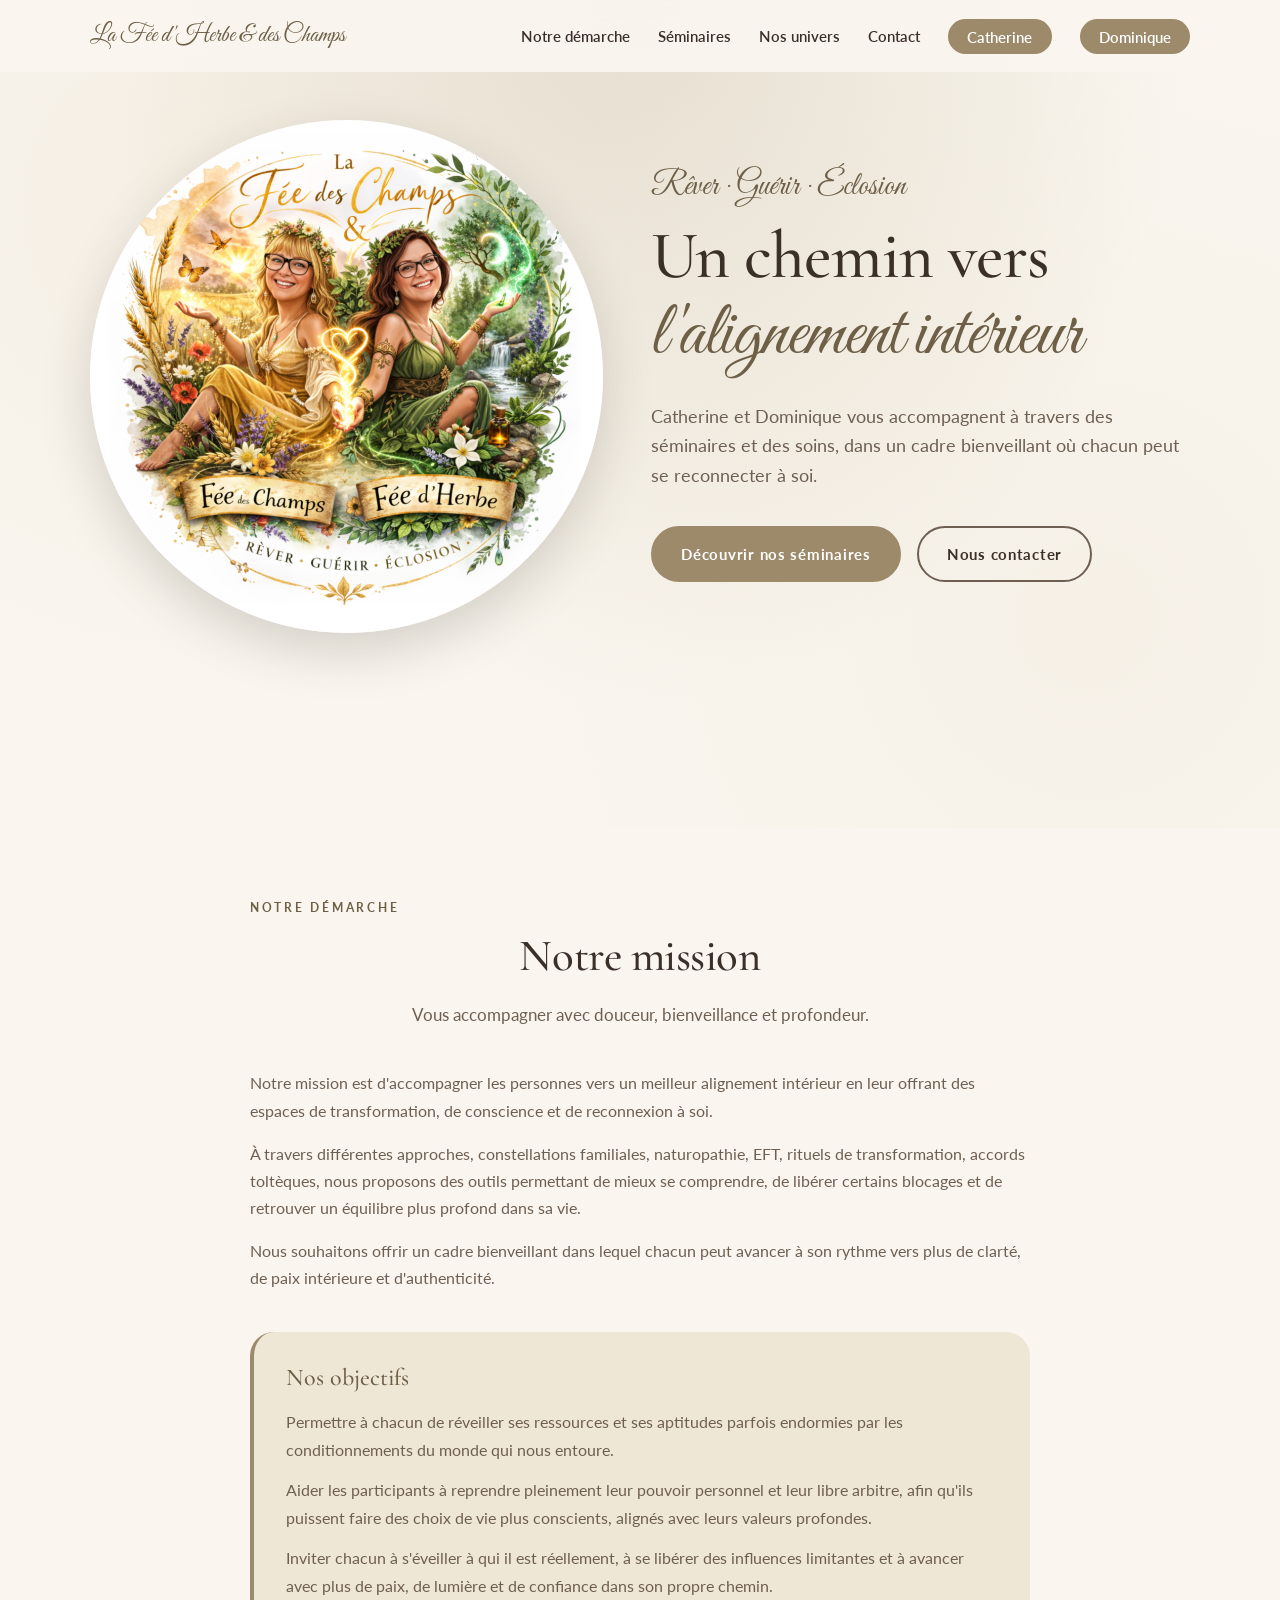
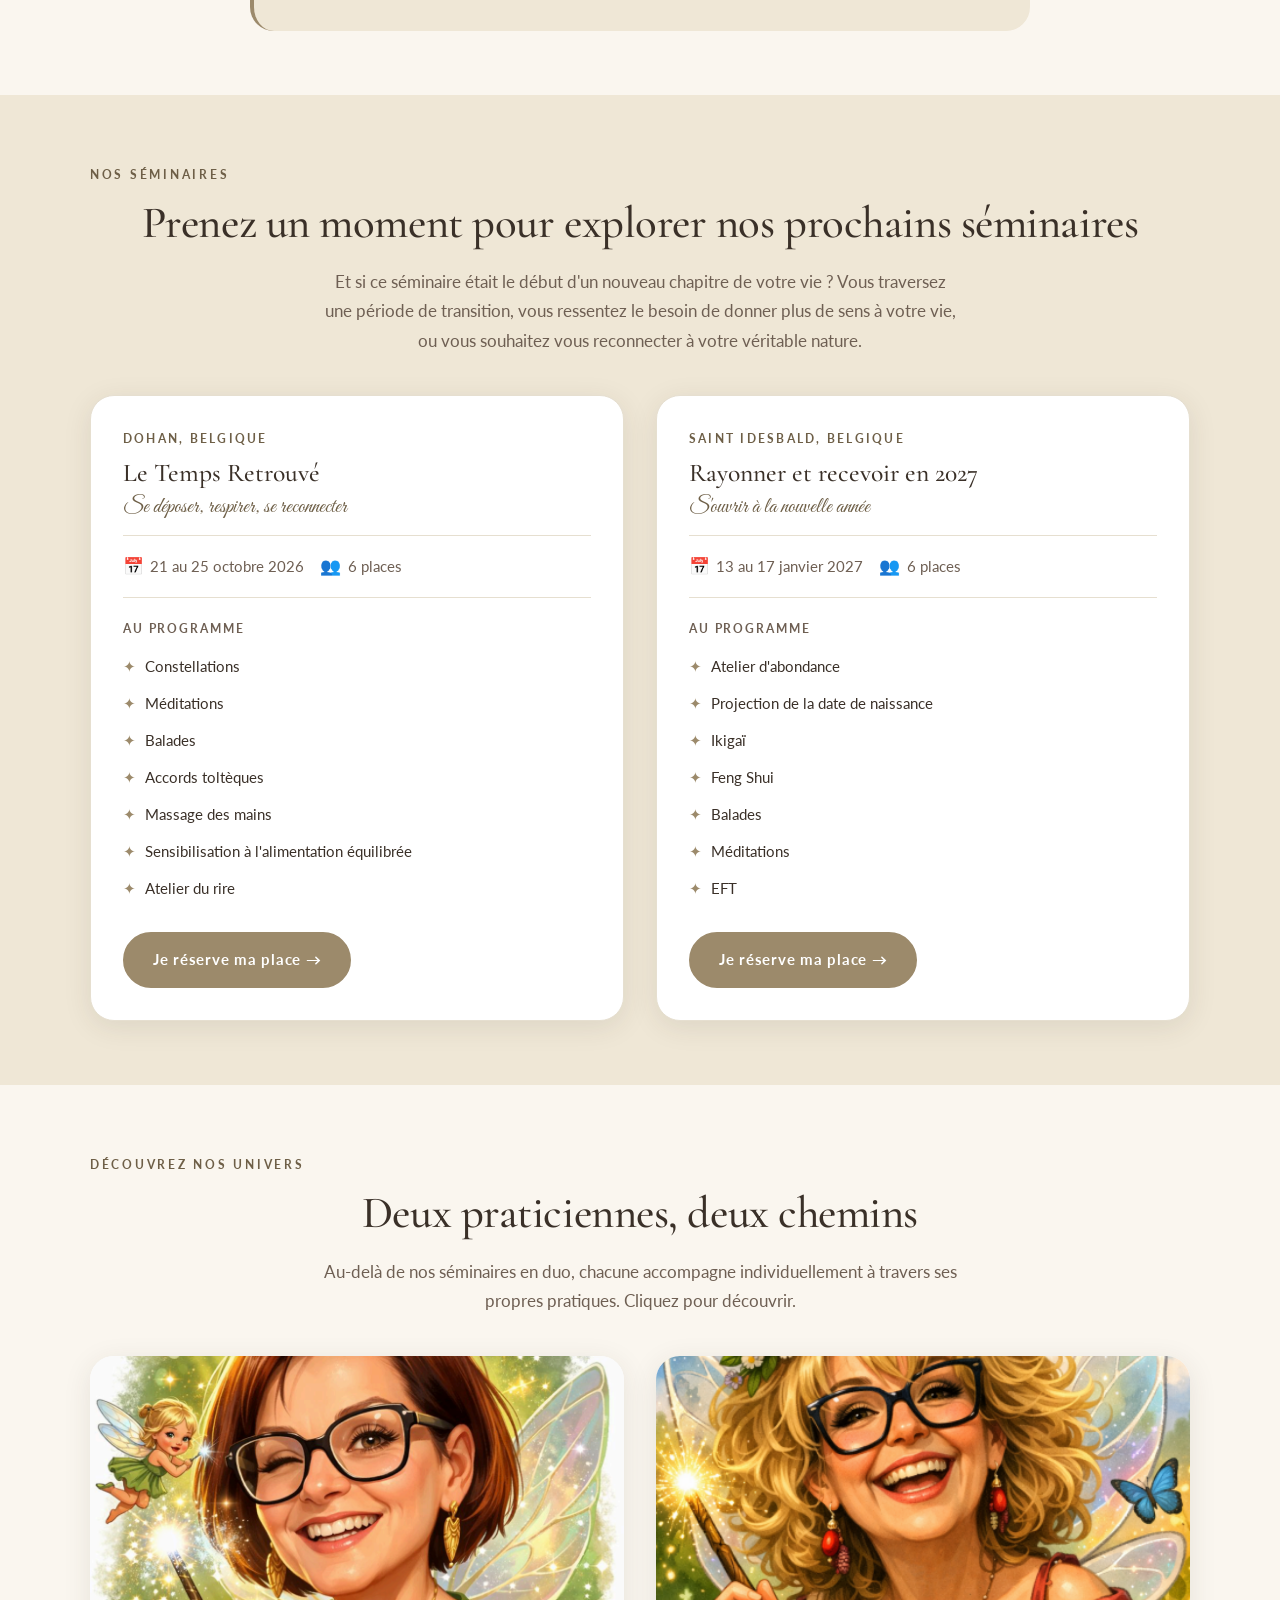
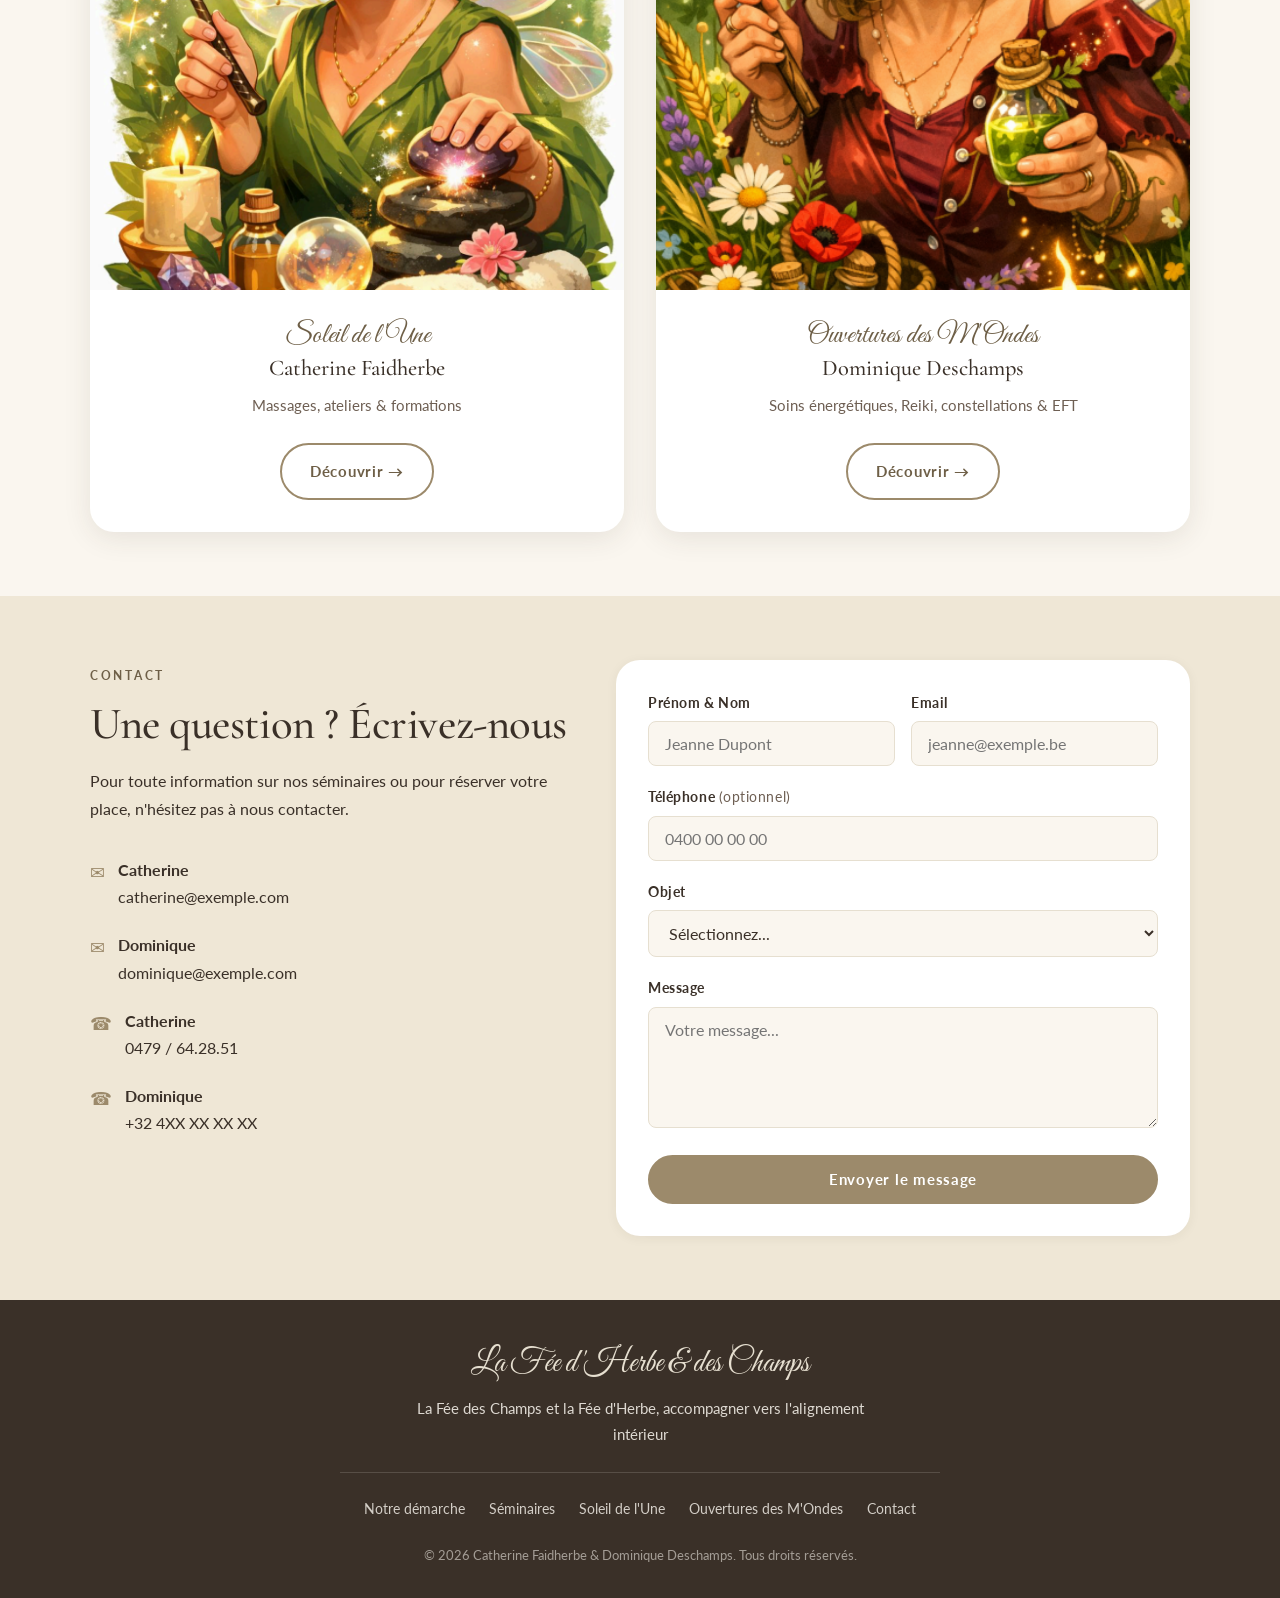
==== index.html @ 84d9fb7f "SiteCatherine : initial commit, premier jet du site vitrine Site statique 3 pages (accueil duo, Cath" ====
<!DOCTYPE html>
<html lang="fr">
<head>
  <meta charset="UTF-8" />
  <meta name="viewport" content="width=device-width, initial-scale=1.0" />
  <title>La Fée des Champs et la Fée d'Herbe, Séminaires & soins en Belgique</title>
  <meta name="description" content="Catherine Faidherbe (Soleil de l'Une) et Dominique Deschamps (Ouvertures des M'Ondes) vous accompagnent à travers des séminaires en Belgique et en Brocéliande, ainsi que des soins individuels (massages, Reiki, EFT, constellations familiales)." />
  <meta name="author" content="Catherine Faidherbe & Dominique Deschamps" />
  <meta name="robots" content="index, follow" />

  <meta property="og:type" content="website" />
  <meta property="og:title" content="La Fée des Champs et la Fée d'Herbe" />
  <meta property="og:description" content="Séminaires de transformation et soins individuels, Catherine & Dominique." />
  <meta property="og:locale" content="fr_BE" />

  <link rel="preconnect" href="https://fonts.googleapis.com" />
  <link rel="preconnect" href="https://fonts.gstatic.com" crossorigin />
  <link href="https://fonts.googleapis.com/css2?family=Cormorant+Garamond:ital,wght@0,400;0,500;0,600;1,400&family=Great+Vibes&family=Lato:wght@300;400;700&display=swap" rel="stylesheet" />
  <link rel="stylesheet" href="style.css" />
</head>
<body class="theme-duo">

  <!-- NAV -->
  <header class="nav-header">
    <nav class="nav-inner">
      <a href="index.html" class="nav-brand">
        <span>
          <span class="nav-brand-script">La Fée d'Herbe & des Champs</span>
        </span>
      </a>
      <ul class="nav-links">
        <li><a href="#presentation">Notre démarche</a></li>
        <li><a href="#seminaires">Séminaires</a></li>
        <li><a href="#duo-presentation">Nos univers</a></li>
        <li><a href="#contact">Contact</a></li>
        <li><a href="catherine.html" class="nav-btn">Catherine</a></li>
        <li><a href="dominique.html" class="nav-btn">Dominique</a></li>
      </ul>
      <button class="nav-toggle" aria-label="Menu">☰</button>
    </nav>
  </header>

  <!-- HERO -->
  <section class="hero hero-with-image" id="hero">
    <div class="hero-with-image-inner">
      <div class="hero-image-wrap fade-in">
        <img data-key="hero.image" data-attr="src" alt="La Fée des Champs et la Fée d'Herbe" class="hero-image" />
      </div>
      <div class="hero-content">
        <p class="hero-eyebrow" data-key="hero.tagline"></p>
        <h1 class="hero-title" data-key="hero.title_html" data-html></h1>
        <p class="hero-subtitle" data-key="hero.subtitle"></p>
        <div class="hero-cta">
          <a href="#seminaires" class="btn btn-primary" data-key="hero.cta_primary"></a>
          <a href="#contact" class="btn btn-ghost" data-key="hero.cta_secondary"></a>
        </div>
      </div>
    </div>
  </section>

  <!-- PRESENTATION DU DUO -->
  <section class="section" id="presentation">
    <div class="container-narrow">
      <p class="section-eyebrow center" data-key="presentation.eyebrow"></p>
      <h2 class="section-title center" data-key="presentation.title"></h2>
      <p class="section-intro center" data-key="presentation.lead"></p>

      <div data-key="presentation.paragraphs" data-list="p" class="presentation-text"></div>

      <div class="mission-block fade-in">
        <h3 data-key="presentation.objectifs_title"></h3>
        <div data-key="presentation.objectifs_paragraphs" data-list="p"></div>
      </div>
    </div>
  </section>

  <!-- SÉMINAIRES -->
  <section class="section section-alt" id="seminaires">
    <div class="container">
      <p class="section-eyebrow center" data-key="seminaires.eyebrow"></p>
      <h2 class="section-title center" data-key="seminaires.title"></h2>
      <p class="section-intro center" data-key="seminaires.intro"></p>

      <div class="seminaires-grid" id="seminaires-grid"></div>
    </div>
  </section>

  <!-- DUO PRESENTATION (cartes Catherine/Dominique) -->
  <section class="section" id="duo-presentation">
    <div class="container">
      <p class="section-eyebrow center" data-key="duo_presentation.eyebrow"></p>
      <h2 class="section-title center" data-key="duo_presentation.title"></h2>
      <p class="section-intro center" data-key="duo_presentation.intro"></p>

      <div class="duo-cards" id="duo-cards"></div>
    </div>
  </section>

  <!-- CONTACT -->
  <section class="section section-alt" id="contact">
    <div class="container contact-grid">
      <div class="contact-info">
        <p class="section-eyebrow" data-key="contact.eyebrow"></p>
        <h2 class="section-title" data-key="contact.title"></h2>
        <p data-key="contact.intro"></p>

        <ul class="contact-details" id="contact-details"></ul>
      </div>

      <div class="contact-form-wrap">
        <form method="POST" class="contact-form" id="contact-form">
          <div class="form-row">
            <div class="form-group">
              <label for="name">Prénom &amp; Nom</label>
              <input type="text" id="name" name="name" required placeholder="Jeanne Dupont" />
            </div>
            <div class="form-group">
              <label for="email">Email</label>
              <input type="email" id="email" name="email" required placeholder="jeanne@exemple.be" />
            </div>
          </div>

          <div class="form-group">
            <label for="phone">Téléphone <span class="optional">(optionnel)</span></label>
            <input type="tel" id="phone" name="phone" placeholder="0400 00 00 00" />
          </div>

          <div class="form-group">
            <label for="subject">Objet</label>
            <select id="subject" name="subject">
              <option value="">Sélectionnez...</option>
              <option value="seminaire-dohan">Séminaire Dohan (octobre 2026)</option>
              <option value="seminaire-coxyde">Séminaire Saint Idesbald (janvier 2027)</option>
              <option value="catherine">Question pour Catherine</option>
              <option value="dominique">Question pour Dominique</option>
              <option value="autre">Autre</option>
            </select>
          </div>

          <div class="form-group">
            <label for="message">Message</label>
            <textarea id="message" name="message" rows="5" required placeholder="Votre message..."></textarea>
          </div>

          <button type="submit" class="btn btn-primary btn-full">Envoyer le message</button>
        </form>
      </div>
    </div>
  </section>

  <!-- MODAL (présent pour cohérence, pas utilisé sur l'accueil) -->
  <div class="modal-overlay" id="modal-overlay">
    <div class="modal-box">
      <button class="modal-close" aria-label="Fermer">×</button>
      <div class="modal-body" id="modal-body"></div>
    </div>
  </div>

  <!-- FOOTER -->
  <footer class="footer">
    <div class="container footer-inner">
      <p class="footer-brand">La Fée d'Herbe &amp; des Champs</p>
      <p class="footer-tagline" data-key="footer.tagline"></p>
      <nav class="footer-nav">
        <a href="#presentation">Notre démarche</a>
        <a href="#seminaires">Séminaires</a>
        <a href="catherine.html">Soleil de l'Une</a>
        <a href="dominique.html">Ouvertures des M'Ondes</a>
        <a href="#contact">Contact</a>
      </nav>
      <p class="footer-copy" data-key="footer.copyright"></p>
    </div>
  </footer>

  <script>window.PAGE_KEY = 'duo';</script>
  <script src="script.js"></script>
</body>
</html>
---- style.css ----
/* =============================================
   VARIABLES, palette commune + thèmes
   ============================================= */
:root {
  /* Neutres */
  --clr-cream:        #faf6ef;
  --clr-cream-alt:    #f3ebde;
  --clr-ink:          #3a3028;
  --clr-ink-soft:     #6e5f53;
  --clr-white:        #ffffff;

  /* Accents (réécrits par thème) */
  --clr-accent:       #b89968;
  --clr-accent-dark:  #8b6f43;
  --clr-accent-soft:  #e8dcc8;
  --clr-bg:           var(--clr-cream);
  --clr-bg-alt:       var(--clr-cream-alt);

  /* Typo */
  --ff-serif:         'Cormorant Garamond', 'Playfair Display', Georgia, serif;
  --ff-script:        'Great Vibes', 'Dancing Script', cursive;
  --ff-sans:          'Lato', system-ui, -apple-system, sans-serif;

  /* Layout */
  --max-w:            1140px;
  --max-w-narrow:     820px;
  --nav-h:            72px;
  --radius:           14px;
  --radius-sm:        8px;
  --radius-lg:        24px;
  --shadow-sm:        0 2px 12px rgba(58, 48, 40, 0.06);
  --shadow:           0 6px 28px rgba(58, 48, 40, 0.10);
  --shadow-lg:        0 12px 48px rgba(58, 48, 40, 0.16);
  --transition:       all 0.25s cubic-bezier(0.4, 0, 0.2, 1);
}

/* Thème Catherine, Soleil de l'Une (beige/doré/bronze) */
body.theme-catherine {
  --clr-accent:       #b89968;
  --clr-accent-dark:  #8b6f43;
  --clr-accent-soft:  #ede1cc;
  --clr-bg:           #f5efe6;
  --clr-bg-alt:       #ebdfca;
}

/* Thème Dominique, Ouvertures des M'Ondes (vert sauge) */
body.theme-dominique {
  --clr-accent:       #7d9268;
  --clr-accent-dark:  #556d44;
  --clr-accent-soft:  #d8e0cc;
  --clr-bg:           #f1f0e7;
  --clr-bg-alt:       #e3e3d2;
}

/* Thème duo, accueil (cream + accent doux nature) */
body.theme-duo {
  --clr-accent:       #9c8a6b;
  --clr-accent-dark:  #6e5f47;
  --clr-accent-soft:  #e6dfd0;
  --clr-bg:           #faf6ef;
  --clr-bg-alt:       #efe7d6;
}

/* =============================================
   RESET & BASE
   ============================================= */
*, *::before, *::after { box-sizing: border-box; margin: 0; padding: 0; }

html { scroll-behavior: smooth; font-size: 16px; -webkit-text-size-adjust: 100%; }

body {
  font-family: var(--ff-sans);
  background: var(--clr-bg);
  color: var(--clr-ink);
  line-height: 1.7;
  font-weight: 400;
  -webkit-font-smoothing: antialiased;
  -moz-osx-font-smoothing: grayscale;
  overflow-x: hidden;
}

img, svg { display: block; max-width: 100%; height: auto; }
a { color: inherit; text-decoration: none; transition: var(--transition); }
button { font-family: inherit; cursor: pointer; border: none; background: none; }
input, textarea, select { font-family: inherit; font-size: 1rem; }

/* =============================================
   TYPOGRAPHIE
   ============================================= */
h1, h2, h3, h4 { font-family: var(--ff-serif); font-weight: 500; line-height: 1.2; color: var(--clr-ink); }

.script {
  font-family: var(--ff-script);
  font-weight: 400;
  color: var(--clr-accent-dark);
}

/* =============================================
   LAYOUT UTILITIES
   ============================================= */
.container {
  width: 100%;
  max-width: var(--max-w);
  margin: 0 auto;
  padding: 0 1.25rem;
}

.container-narrow {
  width: 100%;
  max-width: var(--max-w-narrow);
  margin: 0 auto;
  padding: 0 1.25rem;
}

.section {
  padding: 4rem 0;
  position: relative;
}

.section-alt {
  background: var(--clr-bg-alt);
}

.section-eyebrow {
  font-family: var(--ff-sans);
  font-size: 0.78rem;
  font-weight: 700;
  letter-spacing: 0.22em;
  text-transform: uppercase;
  color: var(--clr-accent-dark);
  margin-bottom: 0.75rem;
  display: inline-block;
}

.section-title {
  font-family: var(--ff-serif);
  font-size: clamp(1.8rem, 5vw, 2.8rem);
  font-weight: 500;
  color: var(--clr-ink);
  margin-bottom: 1rem;
  letter-spacing: -0.01em;
}

.section-title em {
  font-style: italic;
  color: var(--clr-accent-dark);
  font-family: var(--ff-script);
  font-size: 1.2em;
  font-weight: 400;
}

.section-intro {
  font-size: 1.05rem;
  color: var(--clr-ink-soft);
  max-width: 640px;
  margin-bottom: 2.5rem;
  line-height: 1.75;
}

.center { text-align: center; }
.center.section-intro { margin-left: auto; margin-right: auto; }

/* Animations */
.fade-in { opacity: 0; transform: translateY(20px); transition: opacity 0.7s ease, transform 0.7s ease; }
.fade-in.visible { opacity: 1; transform: translateY(0); }

/* =============================================
   BOUTONS
   ============================================= */
.btn {
  display: inline-flex;
  align-items: center;
  justify-content: center;
  gap: 0.5rem;
  padding: 0.85rem 1.75rem;
  border-radius: 50px;
  font-family: var(--ff-sans);
  font-size: 0.92rem;
  font-weight: 700;
  letter-spacing: 0.05em;
  cursor: pointer;
  border: 2px solid transparent;
  transition: var(--transition);
  text-align: center;
  white-space: nowrap;
}

.btn-primary {
  background: var(--clr-accent);
  color: var(--clr-white);
  border-color: var(--clr-accent);
}
.btn-primary:hover {
  background: var(--clr-accent-dark);
  border-color: var(--clr-accent-dark);
  transform: translateY(-2px);
  box-shadow: var(--shadow);
}

.btn-ghost {
  background: transparent;
  color: var(--clr-ink);
  border-color: var(--clr-ink-soft);
}
.btn-ghost:hover {
  background: var(--clr-ink);
  color: var(--clr-white);
  border-color: var(--clr-ink);
}

.btn-outline {
  background: transparent;
  color: var(--clr-accent-dark);
  border-color: var(--clr-accent);
}
.btn-outline:hover {
  background: var(--clr-accent);
  color: var(--clr-white);
}

.btn-large { padding: 1.05rem 2.25rem; font-size: 1rem; }
.btn-full { width: 100%; }

/* =============================================
   NAV
   ============================================= */
.nav-header {
  position: fixed;
  top: 0; left: 0; right: 0;
  height: var(--nav-h);
  background: rgba(250, 246, 239, 0.92);
  backdrop-filter: blur(12px);
  -webkit-backdrop-filter: blur(12px);
  z-index: 100;
  transition: box-shadow 0.3s ease;
}

body.theme-catherine .nav-header { background: rgba(245, 239, 230, 0.92); }
body.theme-dominique .nav-header { background: rgba(241, 240, 231, 0.92); }

.nav-inner {
  height: 100%;
  max-width: var(--max-w);
  margin: 0 auto;
  padding: 0 1.25rem;
  display: flex;
  align-items: center;
  justify-content: space-between;
  gap: 1rem;
}

.nav-brand {
  display: flex;
  align-items: center;
  gap: 0.6rem;
  font-family: var(--ff-serif);
  font-size: 1.1rem;
  font-weight: 500;
  color: var(--clr-ink);
}

.nav-brand-script {
  font-family: var(--ff-script);
  color: var(--clr-accent-dark);
  font-size: 1.5rem;
  line-height: 1;
}

.nav-brand-sub {
  font-size: 0.7rem;
  letter-spacing: 0.18em;
  text-transform: uppercase;
  color: var(--clr-ink-soft);
  display: block;
  margin-top: 2px;
}

.nav-links {
  list-style: none;
  display: flex;
  align-items: center;
  gap: 1.75rem;
}

.nav-links a {
  font-size: 0.92rem;
  font-weight: 600;
  color: var(--clr-ink);
  position: relative;
}

.nav-links a:not(.nav-btn)::after {
  content: '';
  position: absolute;
  left: 0; bottom: -4px;
  width: 0; height: 2px;
  background: var(--clr-accent);
  transition: width 0.25s ease;
}

.nav-links a:not(.nav-btn):hover::after { width: 100%; }

.nav-btn {
  background: var(--clr-accent);
  color: var(--clr-white) !important;
  padding: 0.55rem 1.2rem;
  border-radius: 50px;
  font-weight: 700;
}

.nav-btn:hover {
  background: var(--clr-accent-dark);
  transform: translateY(-1px);
}

.nav-toggle {
  display: none;
  font-size: 1.5rem;
  color: var(--clr-ink);
  padding: 0.4rem;
}

/* Burger menu mobile */
@media (max-width: 860px) {
  .nav-toggle { display: block; }
  .nav-links {
    position: absolute;
    top: var(--nav-h); left: 0; right: 0;
    background: var(--clr-bg);
    flex-direction: column;
    align-items: stretch;
    padding: 1.5rem 1.25rem;
    gap: 0;
    box-shadow: var(--shadow);
    transform: translateY(-110%);
    transition: transform 0.3s ease;
    border-top: 1px solid var(--clr-accent-soft);
  }
  .nav-links.open { transform: translateY(0); }
  .nav-links li { padding: 0.85rem 0; border-bottom: 1px solid var(--clr-accent-soft); }
  .nav-links li:last-child { border-bottom: none; }
  .nav-links a:not(.nav-btn)::after { display: none; }
  .nav-btn { display: inline-block; margin-top: 0.5rem; }
}

/* =============================================
   HERO
   ============================================= */
.hero {
  min-height: 88vh;
  padding: calc(var(--nav-h) + 3rem) 1.25rem 4rem;
  display: flex;
  flex-direction: column;
  justify-content: center;
  align-items: center;
  text-align: center;
  position: relative;
  background:
    radial-gradient(ellipse at top, var(--clr-accent-soft) 0%, transparent 60%),
    var(--clr-bg);
}

.hero::before {
  content: '';
  position: absolute;
  inset: 0;
  background-image:
    radial-gradient(circle at 15% 25%, rgba(184, 153, 104, 0.08) 0%, transparent 40%),
    radial-gradient(circle at 85% 75%, rgba(184, 153, 104, 0.06) 0%, transparent 50%);
  pointer-events: none;
}

.hero-content { max-width: 760px; position: relative; z-index: 1; }

.hero-eyebrow {
  font-family: var(--ff-script);
  font-size: clamp(1.4rem, 3vw, 2rem);
  color: var(--clr-accent-dark);
  margin-bottom: 1rem;
  line-height: 1;
}

.hero-title {
  font-family: var(--ff-serif);
  font-size: clamp(2.2rem, 6.5vw, 4.2rem);
  font-weight: 500;
  line-height: 1.1;
  color: var(--clr-ink);
  margin-bottom: 1.5rem;
  letter-spacing: -0.015em;
}

.hero-title em {
  font-family: var(--ff-script);
  font-style: normal;
  font-weight: 400;
  color: var(--clr-accent-dark);
  font-size: 1.15em;
}

.hero-subtitle {
  font-size: clamp(1.02rem, 1.4vw, 1.18rem);
  color: var(--clr-ink-soft);
  max-width: 600px;
  margin: 0 auto 2.25rem;
  line-height: 1.65;
}

.hero-cta {
  display: flex;
  gap: 1rem;
  justify-content: center;
  flex-wrap: wrap;
}

/* Variante avec image (accueil duo), la section reste pleine largeur,
   le wrapper interne porte la grille et le max-width. */
.hero-with-image {
  display: block;
  text-align: left;
  min-height: 92vh;
  padding-left: 0;
  padding-right: 0;
}

.hero-with-image-inner {
  display: grid;
  grid-template-columns: minmax(280px, 1fr) 1.05fr;
  gap: 3rem;
  align-items: center;
  max-width: var(--max-w);
  margin: 0 auto;
  width: 100%;
  padding: 0 1.25rem;
  position: relative;
  z-index: 1;
}

.hero-with-image .hero-content {
  max-width: 100%;
  margin: 0;
}

.hero-with-image .hero-subtitle { margin-left: 0; margin-right: 0; }
.hero-with-image .hero-cta { justify-content: flex-start; }

.hero-image-wrap {
  position: relative;
  display: flex;
  align-items: center;
  justify-content: center;
  z-index: 1;
}

.hero-image-wrap::before {
  content: '';
  position: absolute;
  inset: 12% 12% 12% 12%;
  background: radial-gradient(circle, var(--clr-accent-soft) 0%, transparent 70%);
  filter: blur(20px);
  z-index: -1;
}

.hero-image {
  width: 100%;
  max-width: 520px;
  aspect-ratio: 1 / 1;
  object-fit: cover;
  border-radius: 50%;
  box-shadow: 0 20px 50px rgba(58, 48, 40, 0.18);
  animation: floatGentle 6s ease-in-out infinite;
}

@keyframes floatGentle {
  0%, 100% { transform: translateY(0); }
  50% { transform: translateY(-12px); }
}

@media (max-width: 900px) {
  .hero-with-image { padding-top: calc(var(--nav-h) + 1.5rem); text-align: center; }
  .hero-with-image-inner {
    grid-template-columns: 1fr;
    gap: 1.5rem;
  }
  .hero-with-image .hero-content { text-align: center; }
  .hero-with-image .hero-subtitle { margin-left: auto; margin-right: auto; }
  .hero-with-image .hero-cta { justify-content: center; }
  .hero-image { max-width: 320px; }
}

/* =============================================
   PRESENTATION (about)
   ============================================= */
.presentation-grid {
  display: grid;
  grid-template-columns: 1fr 1.2fr;
  gap: 3rem;
  align-items: center;
}

.presentation-image-wrap {
  position: relative;
}

.presentation-image-wrap::before {
  content: '';
  position: absolute;
  inset: -16px -16px 16px 16px;
  border: 2px solid var(--clr-accent);
  border-radius: var(--radius-lg);
  z-index: 0;
}

.presentation-image {
  width: 100%;
  border-radius: var(--radius-lg);
  box-shadow: var(--shadow);
  position: relative;
  z-index: 1;
  aspect-ratio: 4/5;
  object-fit: cover;
}

.presentation-text p { margin-bottom: 1rem; color: var(--clr-ink-soft); }
.presentation-text p:last-child { margin-bottom: 0; }

.presentation-signature {
  margin-top: 1.5rem;
  padding: 1.25rem 1.5rem;
  border-left: 3px solid var(--clr-accent);
  background: var(--clr-bg-alt);
  border-radius: 0 var(--radius-sm) var(--radius-sm) 0;
  font-style: italic;
  color: var(--clr-ink);
}

@media (max-width: 760px) {
  .presentation-grid { grid-template-columns: 1fr; gap: 2rem; }
  .presentation-image-wrap::before { display: none; }
}

/* =============================================
   MISSION (accueil duo)
   ============================================= */
.mission-block {
  margin-top: 2.5rem;
  padding: 2rem;
  background: var(--clr-bg-alt);
  border-radius: var(--radius-lg);
  border-left: 4px solid var(--clr-accent);
}

.mission-block h3 {
  font-family: var(--ff-serif);
  font-size: 1.5rem;
  margin-bottom: 1rem;
  color: var(--clr-accent-dark);
}

.mission-block p { margin-bottom: 0.85rem; color: var(--clr-ink-soft); }
.mission-block p:last-child { margin-bottom: 0; }

/* =============================================
   SÉMINAIRES (cards)
   ============================================= */
.seminaires-grid {
  display: grid;
  grid-template-columns: repeat(auto-fit, minmax(320px, 1fr));
  gap: 2rem;
  margin-top: 2.5rem;
}

.seminaire-card {
  background: var(--clr-white);
  border-radius: var(--radius-lg);
  padding: 2rem;
  box-shadow: var(--shadow);
  display: flex;
  flex-direction: column;
  transition: var(--transition);
  border: 1px solid var(--clr-accent-soft);
}

.seminaire-card:hover {
  transform: translateY(-4px);
  box-shadow: var(--shadow-lg);
}

.seminaire-card-lieu {
  font-family: var(--ff-sans);
  font-size: 0.78rem;
  font-weight: 700;
  letter-spacing: 0.18em;
  text-transform: uppercase;
  color: var(--clr-accent-dark);
  margin-bottom: 0.5rem;
}

.seminaire-card h3 {
  font-family: var(--ff-serif);
  font-size: 1.6rem;
  font-weight: 500;
  color: var(--clr-ink);
  margin-bottom: 0.4rem;
  line-height: 1.25;
}

.seminaire-card-soustitre {
  font-family: var(--ff-script);
  font-size: 1.35rem;
  color: var(--clr-accent-dark);
  margin-bottom: 1rem;
  line-height: 1.1;
}

.seminaire-meta {
  display: flex;
  flex-wrap: wrap;
  gap: 1rem;
  padding: 1rem 0;
  border-top: 1px solid var(--clr-accent-soft);
  border-bottom: 1px solid var(--clr-accent-soft);
  margin-bottom: 1.25rem;
  font-size: 0.92rem;
  color: var(--clr-ink-soft);
}

.seminaire-meta-item { display: flex; align-items: center; gap: 0.4rem; }
.seminaire-meta-icon { color: var(--clr-accent); font-size: 1.05rem; }

.seminaire-programme-title {
  font-size: 0.78rem;
  font-weight: 700;
  letter-spacing: 0.15em;
  text-transform: uppercase;
  color: var(--clr-ink-soft);
  margin-bottom: 0.6rem;
}

.seminaire-programme {
  list-style: none;
  margin-bottom: 1.5rem;
  flex: 1;
}

.seminaire-programme li {
  padding: 0.35rem 0 0.35rem 1.4rem;
  position: relative;
  color: var(--clr-ink);
  font-size: 0.95rem;
}

.seminaire-programme li::before {
  content: '✦';
  position: absolute;
  left: 0;
  color: var(--clr-accent);
}

.seminaire-card .btn { align-self: flex-start; margin-top: auto; }

/* =============================================
   DUO PRESENTATION (cartes Catherine/Dominique)
   ============================================= */
.duo-cards {
  display: grid;
  grid-template-columns: repeat(auto-fit, minmax(300px, 1fr));
  gap: 2rem;
  margin-top: 2.5rem;
}

.duo-card {
  background: var(--clr-white);
  border-radius: var(--radius-lg);
  overflow: hidden;
  box-shadow: var(--shadow);
  transition: var(--transition);
  text-align: center;
  display: flex;
  flex-direction: column;
}

.duo-card:hover {
  transform: translateY(-6px);
  box-shadow: var(--shadow-lg);
}

.duo-card-image-wrap {
  width: 100%;
  aspect-ratio: 1/1;
  overflow: hidden;
  background: var(--clr-bg-alt);
}

.duo-card-image {
  width: 100%;
  height: 100%;
  object-fit: cover;
  transition: transform 0.5s ease;
}

.duo-card:hover .duo-card-image { transform: scale(1.05); }

.duo-card-body { padding: 2rem 1.5rem; flex: 1; display: flex; flex-direction: column; }

.duo-card-marque {
  font-family: var(--ff-script);
  font-size: 1.8rem;
  color: var(--clr-accent-dark);
  margin-bottom: 0.25rem;
  line-height: 1;
}

.duo-card-nom {
  font-family: var(--ff-serif);
  font-size: 1.4rem;
  color: var(--clr-ink);
  margin-bottom: 0.75rem;
}

.duo-card-tagline {
  color: var(--clr-ink-soft);
  font-size: 0.95rem;
  margin-bottom: 1.5rem;
  flex: 1;
}

.duo-card .btn { align-self: center; }

/* =============================================
   PRESTATIONS (massages, soins, ateliers, formations)
   ============================================= */
.prestations-grid {
  display: grid;
  grid-template-columns: repeat(auto-fill, minmax(280px, 1fr));
  gap: 1.75rem;
  margin-top: 2.5rem;
}

.prestation-card {
  background: var(--clr-white);
  border-radius: var(--radius-lg);
  overflow: hidden;
  box-shadow: var(--shadow-sm);
  transition: var(--transition);
  display: flex;
  flex-direction: column;
  cursor: pointer;
  border: 1px solid transparent;
}

.prestation-card:hover {
  transform: translateY(-4px);
  box-shadow: var(--shadow);
  border-color: var(--clr-accent-soft);
}

.prestation-card-image {
  width: 100%;
  aspect-ratio: 5/4;
  object-fit: cover;
  background: var(--clr-bg-alt);
}

.prestation-card-body {
  padding: 1.4rem 1.4rem 1.6rem;
  display: flex;
  flex-direction: column;
  flex: 1;
}

.prestation-card-header {
  display: flex;
  justify-content: space-between;
  align-items: flex-start;
  gap: 1rem;
  margin-bottom: 0.6rem;
}

.prestation-card h3 {
  font-family: var(--ff-serif);
  font-size: 1.25rem;
  font-weight: 500;
  color: var(--clr-ink);
  line-height: 1.25;
}

.prestation-card-tarif {
  background: var(--clr-accent-soft);
  color: var(--clr-accent-dark);
  padding: 0.35rem 0.85rem;
  border-radius: 50px;
  font-size: 0.88rem;
  font-weight: 700;
  white-space: nowrap;
  flex-shrink: 0;
}

.prestation-card-sous-titre {
  font-family: var(--ff-script);
  font-size: 1.15rem;
  color: var(--clr-accent-dark);
  margin-bottom: 0.6rem;
  line-height: 1.1;
}

.prestation-card-duree {
  font-size: 0.82rem;
  letter-spacing: 0.12em;
  text-transform: uppercase;
  color: var(--clr-ink-soft);
  margin-bottom: 0.85rem;
  font-weight: 600;
}

.prestation-card-desc {
  color: var(--clr-ink-soft);
  font-size: 0.95rem;
  line-height: 1.6;
  margin-bottom: 1.25rem;
  flex: 1;
}

.prestation-card-more {
  font-size: 0.85rem;
  font-weight: 700;
  letter-spacing: 0.08em;
  color: var(--clr-accent-dark);
  text-transform: uppercase;
  display: inline-flex;
  align-items: center;
  gap: 0.35rem;
  margin-top: auto;
  align-self: flex-start;
}

/* Cards atelier (vignette texte au lieu d'image) */
.prestation-card.is-atelier .prestation-card-image {
  display: flex;
  align-items: center;
  justify-content: center;
  font-family: var(--ff-script);
  color: var(--clr-accent-dark);
  font-size: 2.4rem;
  background: linear-gradient(135deg, var(--clr-accent-soft), var(--clr-bg-alt));
  text-align: center;
  padding: 2rem;
}

/* Formations, grille un peu plus dense */
.formations-grid {
  display: grid;
  grid-template-columns: repeat(auto-fill, minmax(240px, 1fr));
  gap: 1.5rem;
  margin-top: 2.5rem;
}

.formation-card {
  background: var(--clr-white);
  border-radius: var(--radius-lg);
  overflow: hidden;
  box-shadow: var(--shadow-sm);
  transition: var(--transition);
  display: flex;
  flex-direction: column;
  border: 1px solid transparent;
}

.formation-card:hover {
  transform: translateY(-3px);
  box-shadow: var(--shadow);
  border-color: var(--clr-accent-soft);
}

.formation-card-image {
  width: 100%;
  aspect-ratio: 1/1;
  object-fit: cover;
  background: var(--clr-bg-alt);
}

.formation-card-body { padding: 1.1rem 1.2rem 1.4rem; }

.formation-card h3 {
  font-family: var(--ff-serif);
  font-size: 1.1rem;
  font-weight: 500;
  margin-bottom: 0.5rem;
}

.formation-card-meta {
  display: flex;
  justify-content: space-between;
  align-items: center;
  gap: 0.5rem;
  font-size: 0.85rem;
  color: var(--clr-ink-soft);
}

.formation-card-tarif {
  background: var(--clr-accent-soft);
  color: var(--clr-accent-dark);
  padding: 0.3rem 0.7rem;
  border-radius: 50px;
  font-weight: 700;
  font-size: 0.82rem;
}

.formation-card-extras {
  font-size: 0.78rem;
  color: var(--clr-ink-soft);
  font-style: italic;
  margin-top: 0.5rem;
}

.formations-disclaimer {
  margin-top: 2rem;
  padding: 1.25rem;
  background: var(--clr-bg-alt);
  border-radius: var(--radius);
  font-size: 0.92rem;
  color: var(--clr-ink-soft);
  text-align: center;
  border: 1px dashed var(--clr-accent);
}

/* =============================================
   RDV (Calendly CTA)
   ============================================= */
.rdv-box {
  background: var(--clr-white);
  border-radius: var(--radius-lg);
  padding: 3rem 2rem;
  text-align: center;
  box-shadow: var(--shadow);
  max-width: 640px;
  margin: 2rem auto 0;
  border-top: 4px solid var(--clr-accent);
}

.rdv-note {
  margin-top: 1rem;
  color: var(--clr-ink-soft);
  font-size: 0.9rem;
}

/* =============================================
   CONTACT
   ============================================= */
.contact-grid {
  display: grid;
  grid-template-columns: 1fr 1.2fr;
  gap: 3rem;
  align-items: start;
}

@media (max-width: 760px) {
  .contact-grid { grid-template-columns: 1fr; gap: 2rem; }
}

.contact-details {
  list-style: none;
  margin-top: 1.5rem;
}

.contact-details li {
  padding: 0.65rem 0;
  display: flex;
  gap: 0.8rem;
  align-items: flex-start;
  color: var(--clr-ink);
}

.contact-icon {
  color: var(--clr-accent);
  font-size: 1.1rem;
  margin-top: 2px;
  flex-shrink: 0;
}

.contact-details a:hover { color: var(--clr-accent-dark); }

.contact-form {
  background: var(--clr-white);
  border-radius: var(--radius-lg);
  padding: 2rem;
  box-shadow: var(--shadow-sm);
}

.form-row {
  display: grid;
  grid-template-columns: 1fr 1fr;
  gap: 1rem;
}

@media (max-width: 560px) {
  .form-row { grid-template-columns: 1fr; }
}

.form-group { margin-bottom: 1.25rem; }

.form-group label {
  display: block;
  font-size: 0.85rem;
  font-weight: 700;
  color: var(--clr-ink);
  margin-bottom: 0.4rem;
  letter-spacing: 0.04em;
}

.form-group .optional { color: var(--clr-ink-soft); font-weight: 400; }

.form-group input,
.form-group textarea,
.form-group select {
  width: 100%;
  padding: 0.75rem 1rem;
  border: 1.5px solid var(--clr-accent-soft);
  border-radius: var(--radius-sm);
  background: var(--clr-bg);
  color: var(--clr-ink);
  transition: border-color 0.2s ease;
}

.form-group input:focus,
.form-group textarea:focus,
.form-group select:focus {
  outline: none;
  border-color: var(--clr-accent);
}

.form-group textarea { resize: vertical; min-height: 120px; }

/* =============================================
   MODAL
   ============================================= */
.modal-overlay {
  position: fixed;
  inset: 0;
  background: rgba(58, 48, 40, 0.7);
  backdrop-filter: blur(6px);
  display: none;
  align-items: center;
  justify-content: center;
  padding: 1rem;
  z-index: 200;
  animation: fadeIn 0.2s ease;
}

.modal-overlay.open { display: flex; }

@keyframes fadeIn { from { opacity: 0; } to { opacity: 1; } }

.modal-box {
  background: var(--clr-bg);
  border-radius: var(--radius-lg);
  max-width: 720px;
  width: 100%;
  max-height: 90vh;
  overflow-y: auto;
  position: relative;
  box-shadow: var(--shadow-lg);
  animation: slideUp 0.3s ease;
}

@keyframes slideUp { from { transform: translateY(20px); opacity: 0; } to { transform: translateY(0); opacity: 1; } }

.modal-close {
  position: absolute;
  top: 1rem;
  right: 1rem;
  width: 36px;
  height: 36px;
  border-radius: 50%;
  background: var(--clr-white);
  color: var(--clr-ink);
  font-size: 1.4rem;
  display: flex;
  align-items: center;
  justify-content: center;
  z-index: 1;
  box-shadow: var(--shadow-sm);
  transition: var(--transition);
}

.modal-close:hover { background: var(--clr-accent); color: var(--clr-white); transform: rotate(90deg); }

.modal-body { padding: 2.5rem 2rem 2rem; }

.modal-image {
  width: 100%;
  border-radius: var(--radius);
  margin-bottom: 1.5rem;
  box-shadow: var(--shadow-sm);
}

.modal-body h2 {
  font-family: var(--ff-serif);
  font-size: 1.8rem;
  margin-bottom: 0.4rem;
}

.modal-body .modal-subtitle {
  font-family: var(--ff-script);
  font-size: 1.4rem;
  color: var(--clr-accent-dark);
  margin-bottom: 1rem;
  line-height: 1.1;
}

.modal-body .modal-meta {
  display: flex;
  gap: 1rem;
  flex-wrap: wrap;
  margin-bottom: 1.5rem;
}

.modal-meta-pill {
  background: var(--clr-accent-soft);
  color: var(--clr-accent-dark);
  padding: 0.4rem 0.95rem;
  border-radius: 50px;
  font-size: 0.85rem;
  font-weight: 700;
}

.modal-body p { color: var(--clr-ink); margin-bottom: 1rem; line-height: 1.7; }

.modal-body .modal-indications {
  background: var(--clr-bg-alt);
  border-radius: var(--radius);
  padding: 1rem 1.25rem;
  margin: 1rem 0 1.5rem;
}

.modal-body .modal-indications-title {
  font-size: 0.78rem;
  font-weight: 700;
  letter-spacing: 0.12em;
  text-transform: uppercase;
  color: var(--clr-accent-dark);
  margin-bottom: 0.5rem;
}

.modal-body .modal-indications ul { list-style: none; }

.modal-body .modal-indications li {
  padding: 0.3rem 0 0.3rem 1.4rem;
  position: relative;
  color: var(--clr-ink);
  font-size: 0.94rem;
}

.modal-body .modal-indications li::before {
  content: '✦';
  position: absolute;
  left: 0;
  color: var(--clr-accent);
}

.modal-actions {
  display: flex;
  flex-wrap: wrap;
  gap: 0.75rem;
  margin-top: 1.5rem;
  padding-top: 1.25rem;
  border-top: 1px solid var(--clr-accent-soft);
}

/* =============================================
   FOOTER
   ============================================= */
.footer {
  background: var(--clr-ink);
  color: var(--clr-cream);
  padding: 3rem 0 2rem;
}

.footer-inner {
  display: flex;
  flex-direction: column;
  align-items: center;
  text-align: center;
  gap: 1rem;
}

.footer-brand {
  font-family: var(--ff-script);
  font-size: 2rem;
  color: var(--clr-accent-soft);
  line-height: 1;
}

.footer-tagline {
  font-size: 0.95rem;
  color: var(--clr-cream);
  opacity: 0.85;
  max-width: 480px;
}

.footer-nav {
  display: flex;
  gap: 1.5rem;
  flex-wrap: wrap;
  justify-content: center;
  margin-top: 0.5rem;
  padding-top: 1.5rem;
  border-top: 1px solid rgba(250, 246, 239, 0.15);
  width: 100%;
  max-width: 600px;
}

.footer-nav a {
  font-size: 0.88rem;
  color: var(--clr-cream);
  opacity: 0.8;
  transition: opacity 0.2s ease;
}

.footer-nav a:hover { opacity: 1; color: var(--clr-accent-soft); }

.footer-copy {
  font-size: 0.8rem;
  color: var(--clr-cream);
  opacity: 0.55;
  margin-top: 0.5rem;
}

/* =============================================
   RESPONSIVE, petits écrans
   ============================================= */
@media (max-width: 560px) {
  .section { padding: 3rem 0; }
  .hero { min-height: 80vh; padding-top: calc(var(--nav-h) + 2rem); }
  .modal-body { padding: 2rem 1.25rem 1.5rem; }
  .rdv-box { padding: 2rem 1.25rem; }
  .contact-form { padding: 1.5rem; }
  .seminaire-card { padding: 1.5rem; }
}
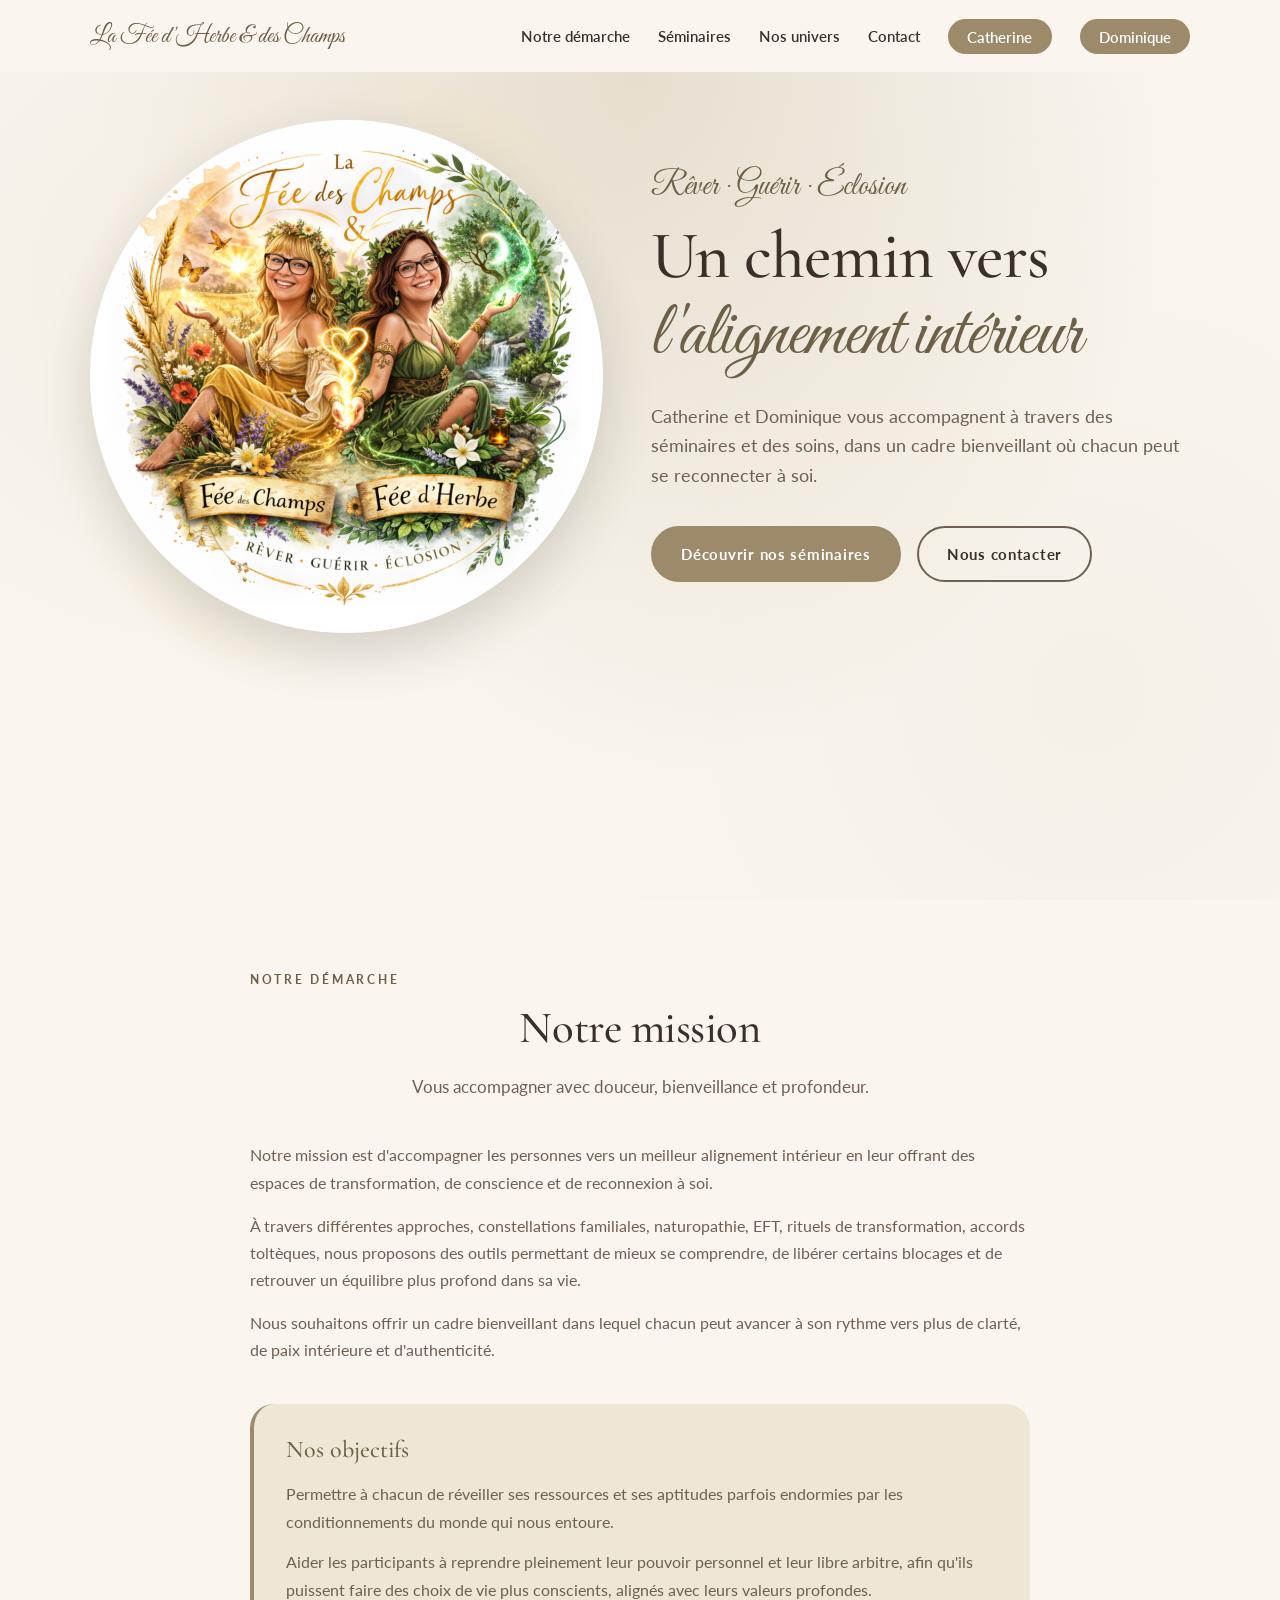
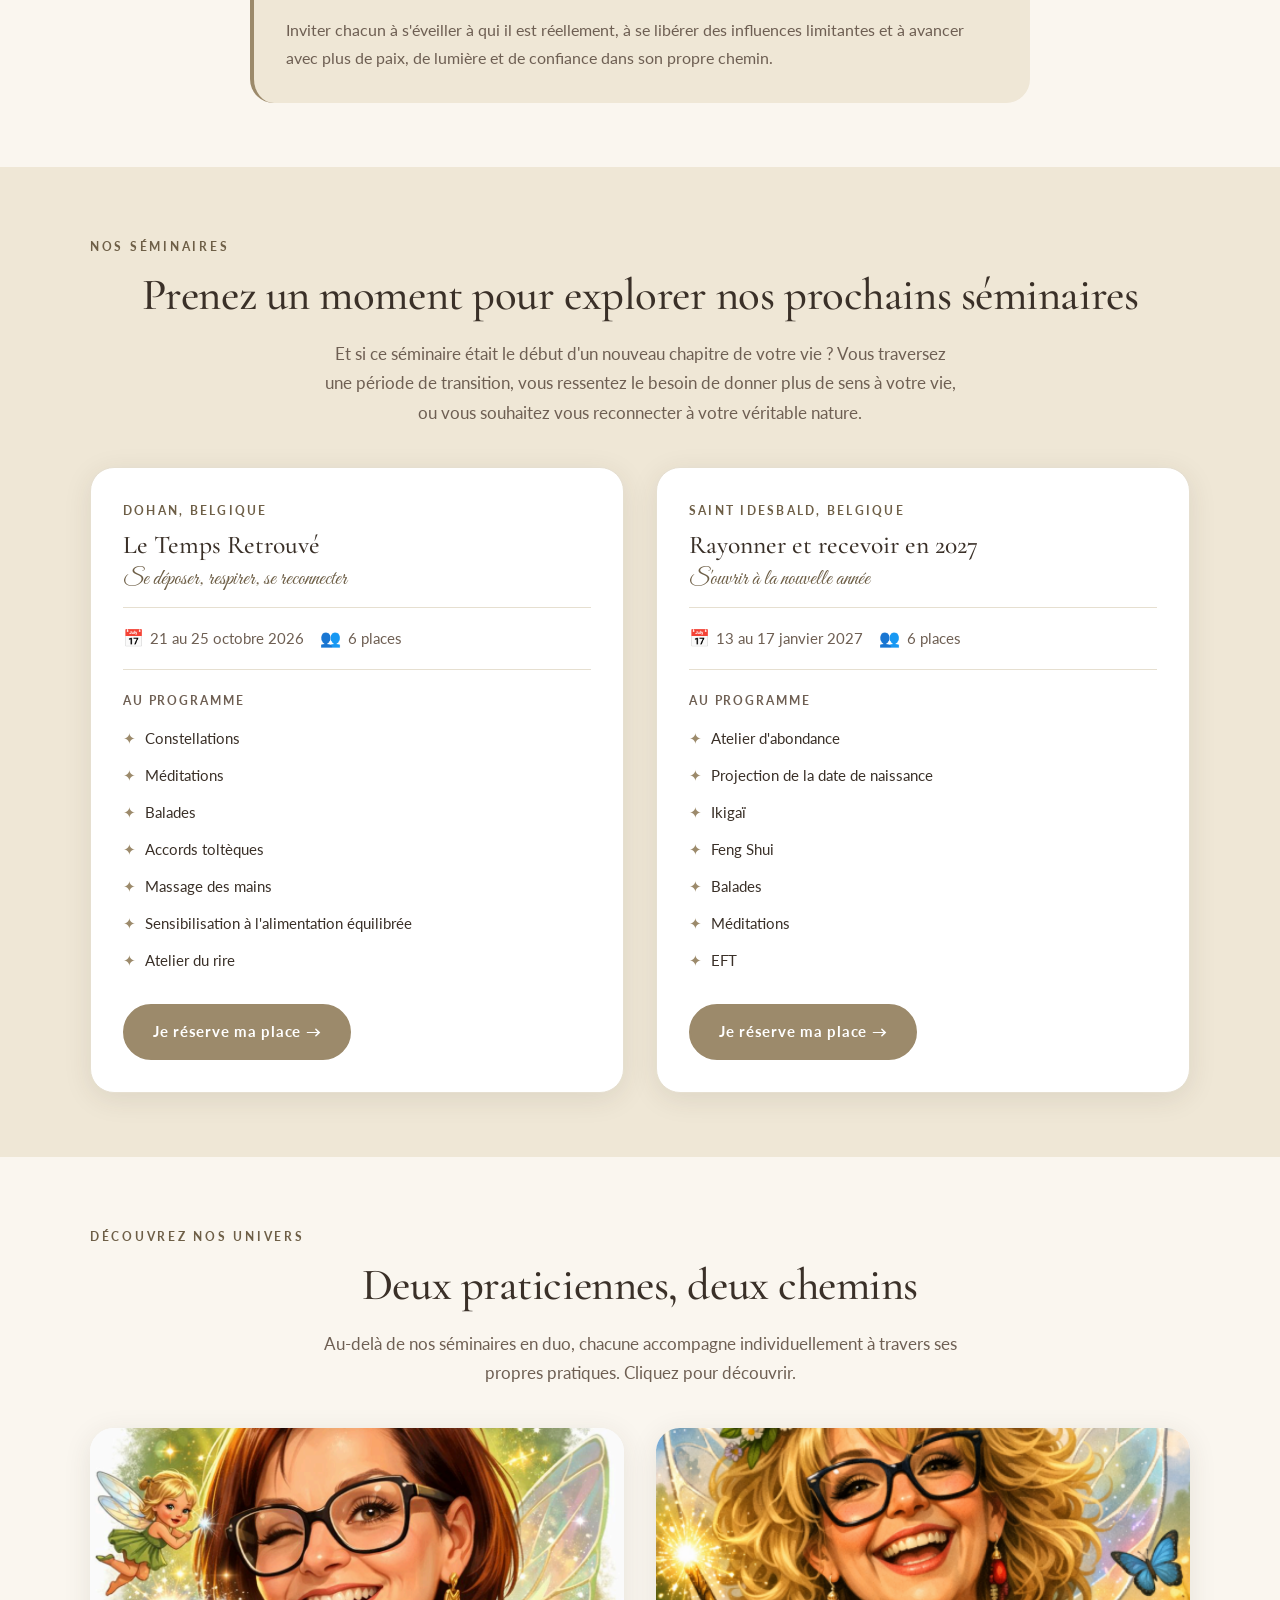
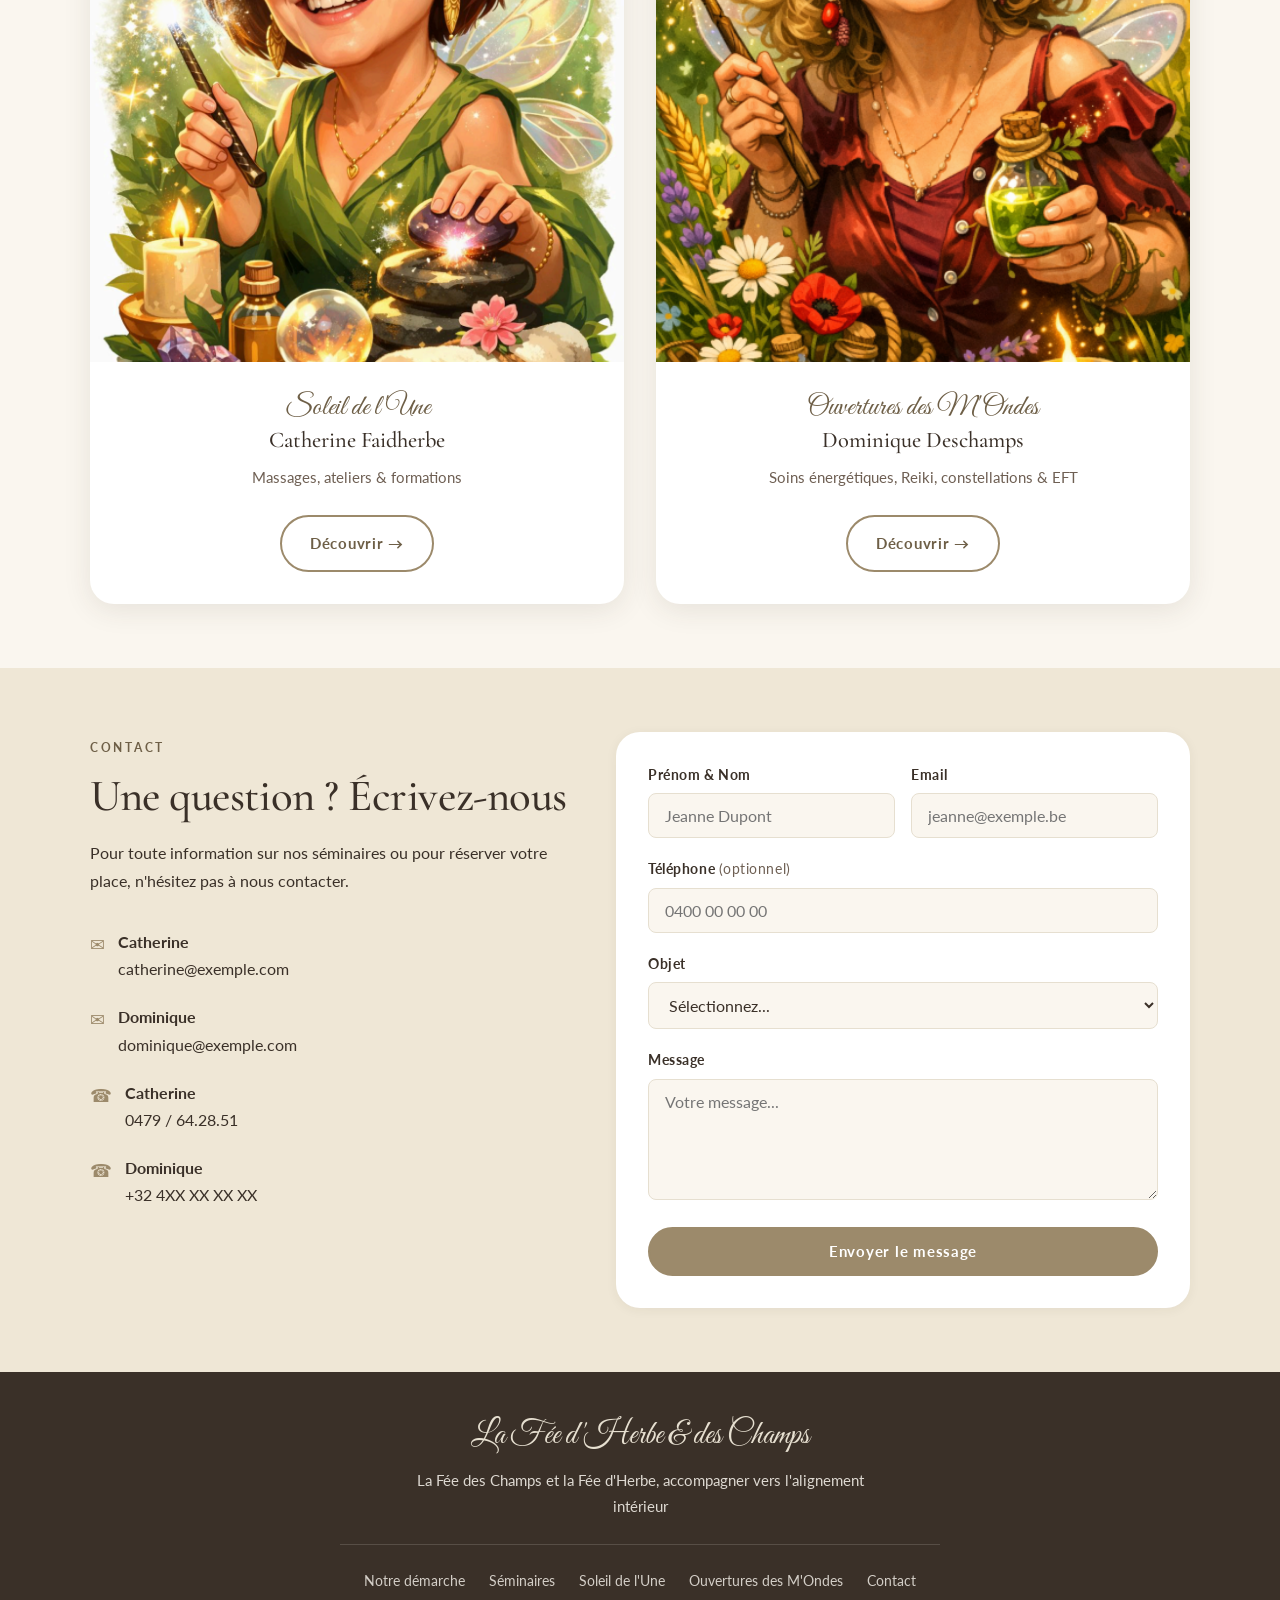
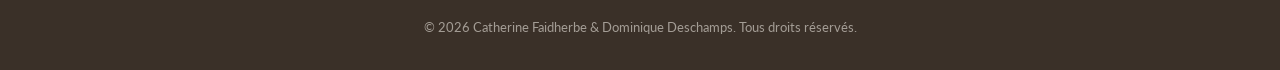
==== commit 18db2aba: "SiteCatherine : effets magiques autour du médaillon hero (lucioles, sparkles, aura qui respire, rayo" ====
--- a/index.html
+++ b/index.html
@@ -45,6 +45,22 @@
     <div class="hero-with-image-inner">
       <div class="hero-image-wrap fade-in">
         <img data-key="hero.image" data-attr="src" alt="La Fée des Champs et la Fée d'Herbe" class="hero-image" />
+        <div class="hero-magic" aria-hidden="true">
+          <span class="firefly"></span>
+          <span class="firefly"></span>
+          <span class="firefly"></span>
+          <span class="firefly"></span>
+          <span class="firefly"></span>
+          <span class="firefly"></span>
+          <span class="firefly"></span>
+          <span class="firefly"></span>
+          <span class="firefly"></span>
+          <span class="firefly"></span>
+          <span class="sparkle">✦</span>
+          <span class="sparkle">✧</span>
+          <span class="sparkle">✦</span>
+          <span class="sparkle">✧</span>
+        </div>
       </div>
       <div class="hero-content">
         <p class="hero-eyebrow" data-key="hero.tagline"></p>
--- a/style.css
+++ b/style.css
@@ -66,7 +66,7 @@
    ============================================= */
 *, *::before, *::after { box-sizing: border-box; margin: 0; padding: 0; }
 
-html { scroll-behavior: smooth; font-size: 16px; -webkit-text-size-adjust: 100%; }
+html { scroll-behavior: smooth; font-size: 16px; -webkit-text-size-adjust: 100%; overflow-x: hidden; }
 
 body {
   font-family: var(--ff-sans);
@@ -225,8 +225,9 @@
    NAV
    ============================================= */
 .nav-header {
-  position: fixed;
-  top: 0; left: 0; right: 0;
+  position: sticky;
+  top: 0;
+  width: 100%;
   height: var(--nav-h);
   background: rgba(250, 246, 239, 0.92);
   backdrop-filter: blur(12px);
@@ -257,13 +258,25 @@
   font-size: 1.1rem;
   font-weight: 500;
   color: var(--clr-ink);
+  min-width: 0;
+  flex: 1 1 auto;
+}
+
+.nav-brand > span {
+  min-width: 0;
+  overflow: hidden;
 }
 
 .nav-brand-script {
   font-family: var(--ff-script);
   color: var(--clr-accent-dark);
-  font-size: 1.5rem;
-  line-height: 1;
+  font-size: clamp(1.05rem, 4vw, 1.5rem);
+  line-height: 1.4;
+  padding-top: 0.15em;
+  white-space: nowrap;
+  overflow: hidden;
+  text-overflow: ellipsis;
+  display: block;
 }
 
 .nav-brand-sub {
@@ -318,6 +331,7 @@
   font-size: 1.5rem;
   color: var(--clr-ink);
   padding: 0.4rem;
+  flex-shrink: 0;
 }
 
 /* Burger menu mobile */
@@ -325,7 +339,7 @@
   .nav-toggle { display: block; }
   .nav-links {
     position: absolute;
-    top: var(--nav-h); left: 0; right: 0;
+    top: 100%; left: 0; right: 0;
     background: var(--clr-bg);
     flex-direction: column;
     align-items: stretch;
@@ -333,10 +347,21 @@
     gap: 0;
     box-shadow: var(--shadow);
     transform: translateY(-110%);
-    transition: transform 0.3s ease;
+    transition: transform 0.3s ease, visibility 0s linear 0.3s, opacity 0.3s ease;
     border-top: 1px solid var(--clr-accent-soft);
+    visibility: hidden;
+    opacity: 0;
+    pointer-events: none;
+    z-index: -1;
   }
-  .nav-links.open { transform: translateY(0); }
+  .nav-links.open {
+    transform: translateY(0);
+    visibility: visible;
+    opacity: 1;
+    pointer-events: auto;
+    z-index: 1;
+    transition: transform 0.3s ease, visibility 0s linear 0s, opacity 0.3s ease;
+  }
   .nav-links li { padding: 0.85rem 0; border-bottom: 1px solid var(--clr-accent-soft); }
   .nav-links li:last-child { border-bottom: none; }
   .nav-links a:not(.nav-btn)::after { display: none; }
@@ -347,8 +372,8 @@
    HERO
    ============================================= */
 .hero {
-  min-height: 88vh;
-  padding: calc(var(--nav-h) + 3rem) 1.25rem 4rem;
+  min-height: calc(88vh - var(--nav-h));
+  padding: 3rem 1.25rem 4rem;
   display: flex;
   flex-direction: column;
   justify-content: center;
@@ -450,15 +475,48 @@
   align-items: center;
   justify-content: center;
   z-index: 1;
-}
-
+  isolation: isolate;
+}
+
+/* Aura : halo doux qui respire derrière le médaillon */
 .hero-image-wrap::before {
   content: '';
   position: absolute;
-  inset: 12% 12% 12% 12%;
+  inset: 8%;
   background: radial-gradient(circle, var(--clr-accent-soft) 0%, transparent 70%);
-  filter: blur(20px);
+  filter: blur(24px);
+  z-index: -2;
+  animation: aura-breath 7s ease-in-out infinite;
+}
+
+/* Rayons subtils qui tournent (juste perceptibles) */
+.hero-image-wrap::after {
+  content: '';
+  position: absolute;
+  inset: -10%;
+  background: conic-gradient(
+    from 0deg,
+    transparent 0deg,
+    rgba(255, 215, 130, 0.08) 30deg,
+    transparent 60deg,
+    transparent 180deg,
+    rgba(255, 215, 130, 0.06) 210deg,
+    transparent 240deg,
+    transparent 360deg
+  );
+  border-radius: 50%;
   z-index: -1;
+  animation: ray-spin 28s linear infinite;
+  pointer-events: none;
+}
+
+@keyframes aura-breath {
+  0%, 100% { transform: scale(1); opacity: 0.85; }
+  50% { transform: scale(1.12); opacity: 1; }
+}
+
+@keyframes ray-spin {
+  to { transform: rotate(360deg); }
 }
 
 .hero-image {
@@ -469,6 +527,8 @@
   border-radius: 50%;
   box-shadow: 0 20px 50px rgba(58, 48, 40, 0.18);
   animation: floatGentle 6s ease-in-out infinite;
+  position: relative;
+  z-index: 1;
 }
 
 @keyframes floatGentle {
@@ -476,8 +536,114 @@
   50% { transform: translateY(-12px); }
 }
 
+/* =============================================
+   MAGIC : lucioles + sparkles autour du hero
+   ============================================= */
+.hero-magic {
+  position: absolute;
+  inset: -12%;
+  pointer-events: none;
+  z-index: 2;
+}
+
+.firefly {
+  position: absolute;
+  width: 5px;
+  height: 5px;
+  border-radius: 50%;
+  background: #fff5b8;
+  box-shadow:
+    0 0 6px 2px rgba(255, 220, 130, 0.9),
+    0 0 14px 5px rgba(255, 200, 100, 0.5),
+    0 0 28px 10px rgba(255, 180, 80, 0.2);
+  opacity: 0;
+  will-change: transform, opacity;
+}
+
+.firefly:nth-child(1)  { top: 8%;  left: 18%; animation: firefly-a 9s  ease-in-out infinite; }
+.firefly:nth-child(2)  { top: 22%; left: 88%; animation: firefly-b 11s ease-in-out infinite -2s; }
+.firefly:nth-child(3)  { top: 48%; left: 4%;  animation: firefly-c 8s  ease-in-out infinite -4s; }
+.firefly:nth-child(4)  { top: 76%; left: 92%; animation: firefly-d 10s ease-in-out infinite -1s; }
+.firefly:nth-child(5)  { top: 92%; left: 50%; animation: firefly-a 12s ease-in-out infinite -6s; }
+.firefly:nth-child(6)  { top: 4%;  left: 60%; animation: firefly-b 10s ease-in-out infinite -3s; }
+.firefly:nth-child(7)  { top: 38%; left: 96%; animation: firefly-c 13s ease-in-out infinite -5s; }
+.firefly:nth-child(8)  { top: 62%; left: 10%; animation: firefly-d 11s ease-in-out infinite -7s; }
+.firefly:nth-child(9)  { top: 82%; left: 30%; animation: firefly-a 14s ease-in-out infinite -8s; }
+.firefly:nth-child(10) { top: 14%; left: 42%; animation: firefly-b 9s  ease-in-out infinite -1.5s; }
+
+@keyframes firefly-a {
+  0%, 100% { opacity: 0; transform: translate(0, 0) scale(0.6); }
+  10%      { opacity: 0; }
+  25%      { opacity: 0.95; transform: translate(20px, -28px) scale(1); }
+  50%      { opacity: 0.4;  transform: translate(50px, -8px)  scale(0.85); }
+  75%      { opacity: 1;    transform: translate(25px, 35px)  scale(1.15); }
+  90%      { opacity: 0.3; }
+}
+@keyframes firefly-b {
+  0%, 100% { opacity: 0; transform: translate(0, 0) scale(0.7); }
+  20%      { opacity: 0.85; transform: translate(-32px, 18px) scale(1); }
+  45%      { opacity: 0.3;  transform: translate(-12px, 48px) scale(0.65); }
+  70%      { opacity: 1;    transform: translate(22px,  32px) scale(1.2); }
+  95%      { opacity: 0; }
+}
+@keyframes firefly-c {
+  0%, 100% { opacity: 0; transform: translate(0, 0); }
+  15%      { opacity: 0.6; transform: translate(38px, -18px); }
+  40%      { opacity: 1;   transform: translate(55px,  22px); }
+  65%      { opacity: 0.4; transform: translate(20px,  52px); }
+  85%      { opacity: 0.8; transform: translate(-12px, 18px); }
+}
+@keyframes firefly-d {
+  0%, 100% { opacity: 0; transform: translate(0, 0) scale(0.5); }
+  18%      { opacity: 0.7; transform: translate(-22px, -22px) scale(1); }
+  42%      { opacity: 1;   transform: translate(-45px,  2px)  scale(0.95); }
+  68%      { opacity: 0.5; transform: translate(-28px, 42px)  scale(1.1); }
+  88%      { opacity: 0.2; }
+}
+
+/* Sparkles (étoiles qui scintillent) */
+.sparkle {
+  position: absolute;
+  font-size: 1.3rem;
+  color: #ffd966;
+  text-shadow:
+    0 0 6px rgba(255, 217, 102, 0.9),
+    0 0 16px rgba(255, 200, 100, 0.5);
+  opacity: 0;
+  line-height: 1;
+  will-change: transform, opacity;
+}
+
+.sparkle:nth-child(11) { top: 12%; left: 6%;  animation: sparkle-twinkle 5s ease-in-out infinite 0.5s; }
+.sparkle:nth-child(12) { top: 78%; left: 94%; animation: sparkle-twinkle 6s ease-in-out infinite 2s;   font-size: 1.6rem; }
+.sparkle:nth-child(13) { top: 28%; left: 98%; animation: sparkle-twinkle 4.5s ease-in-out infinite 1.2s; }
+.sparkle:nth-child(14) { top: 70%; left: -2%; animation: sparkle-twinkle 7s ease-in-out infinite 3s;   font-size: 1.8rem; }
+
+@keyframes sparkle-twinkle {
+  0%, 100% { opacity: 0; transform: scale(0.4) rotate(0deg); }
+  40%      { opacity: 1; transform: scale(1)   rotate(180deg); }
+  60%      { opacity: 1; transform: scale(1.1) rotate(220deg); }
+  80%      { opacity: 0; transform: scale(0.6) rotate(360deg); }
+}
+
+/* Réduit fortement les particules sur mobile (perf + lisibilité) */
+@media (max-width: 600px) {
+  .firefly { width: 4px; height: 4px; }
+  .firefly:nth-child(n+8) { display: none; }
+  .sparkle { font-size: 1rem; }
+  .sparkle:nth-child(n+13) { display: none; }
+}
+
+/* Accessibilité : couper les animations si l'utilisateur le demande */
+@media (prefers-reduced-motion: reduce) {
+  .firefly, .sparkle, .hero-image-wrap::before, .hero-image-wrap::after, .hero-image {
+    animation: none !important;
+  }
+  .firefly, .sparkle { opacity: 0.5; }
+}
+
 @media (max-width: 900px) {
-  .hero-with-image { padding-top: calc(var(--nav-h) + 1.5rem); text-align: center; }
+  .hero-with-image { padding-top: 1.5rem; text-align: center; }
   .hero-with-image-inner {
     grid-template-columns: 1fr;
     gap: 1.5rem;
@@ -565,7 +731,7 @@
    ============================================= */
 .seminaires-grid {
   display: grid;
-  grid-template-columns: repeat(auto-fit, minmax(320px, 1fr));
+  grid-template-columns: repeat(auto-fit, minmax(min(320px, 100%), 1fr));
   gap: 2rem;
   margin-top: 2.5rem;
 }
@@ -664,7 +830,7 @@
    ============================================= */
 .duo-cards {
   display: grid;
-  grid-template-columns: repeat(auto-fit, minmax(300px, 1fr));
+  grid-template-columns: repeat(auto-fit, minmax(min(300px, 100%), 1fr));
   gap: 2rem;
   margin-top: 2.5rem;
 }
@@ -732,7 +898,7 @@
    ============================================= */
 .prestations-grid {
   display: grid;
-  grid-template-columns: repeat(auto-fill, minmax(280px, 1fr));
+  grid-template-columns: repeat(auto-fill, minmax(min(280px, 100%), 1fr));
   gap: 1.75rem;
   margin-top: 2.5rem;
 }
@@ -850,7 +1016,7 @@
 /* Formations, grille un peu plus dense */
 .formations-grid {
   display: grid;
-  grid-template-columns: repeat(auto-fill, minmax(240px, 1fr));
+  grid-template-columns: repeat(auto-fill, minmax(min(240px, 100%), 1fr));
   gap: 1.5rem;
   margin-top: 2.5rem;
 }
@@ -864,12 +1030,19 @@
   display: flex;
   flex-direction: column;
   border: 1px solid transparent;
-}
-
-.formation-card:hover {
+  cursor: pointer;
+}
+
+.formation-card:hover,
+.formation-card:focus-visible {
   transform: translateY(-3px);
   box-shadow: var(--shadow);
   border-color: var(--clr-accent-soft);
+  outline: none;
+}
+
+.formation-card:focus-visible {
+  border-color: var(--clr-accent);
 }
 
 .formation-card-image {
@@ -1063,6 +1236,28 @@
   animation: slideUp 0.3s ease;
 }
 
+.modal-box.is-image-only {
+  max-width: 900px;
+  background: transparent;
+  box-shadow: none;
+  overflow: visible;
+}
+
+.modal-box.is-image-only .modal-body {
+  padding: 0;
+  background: transparent;
+}
+
+.modal-image-fullsize {
+  width: 100%;
+  height: auto;
+  max-height: 88vh;
+  object-fit: contain;
+  border-radius: var(--radius-lg);
+  box-shadow: var(--shadow-lg);
+  display: block;
+}
+
 @keyframes slideUp { from { transform: translateY(20px); opacity: 0; } to { transform: translateY(0); opacity: 1; } }
 
 .modal-close {
@@ -1231,7 +1426,7 @@
    ============================================= */
 @media (max-width: 560px) {
   .section { padding: 3rem 0; }
-  .hero { min-height: 80vh; padding-top: calc(var(--nav-h) + 2rem); }
+  .hero { min-height: calc(80vh - var(--nav-h)); padding-top: 2rem; }
   .modal-body { padding: 2rem 1.25rem 1.5rem; }
   .rdv-box { padding: 2rem 1.25rem; }
   .contact-form { padding: 1.5rem; }
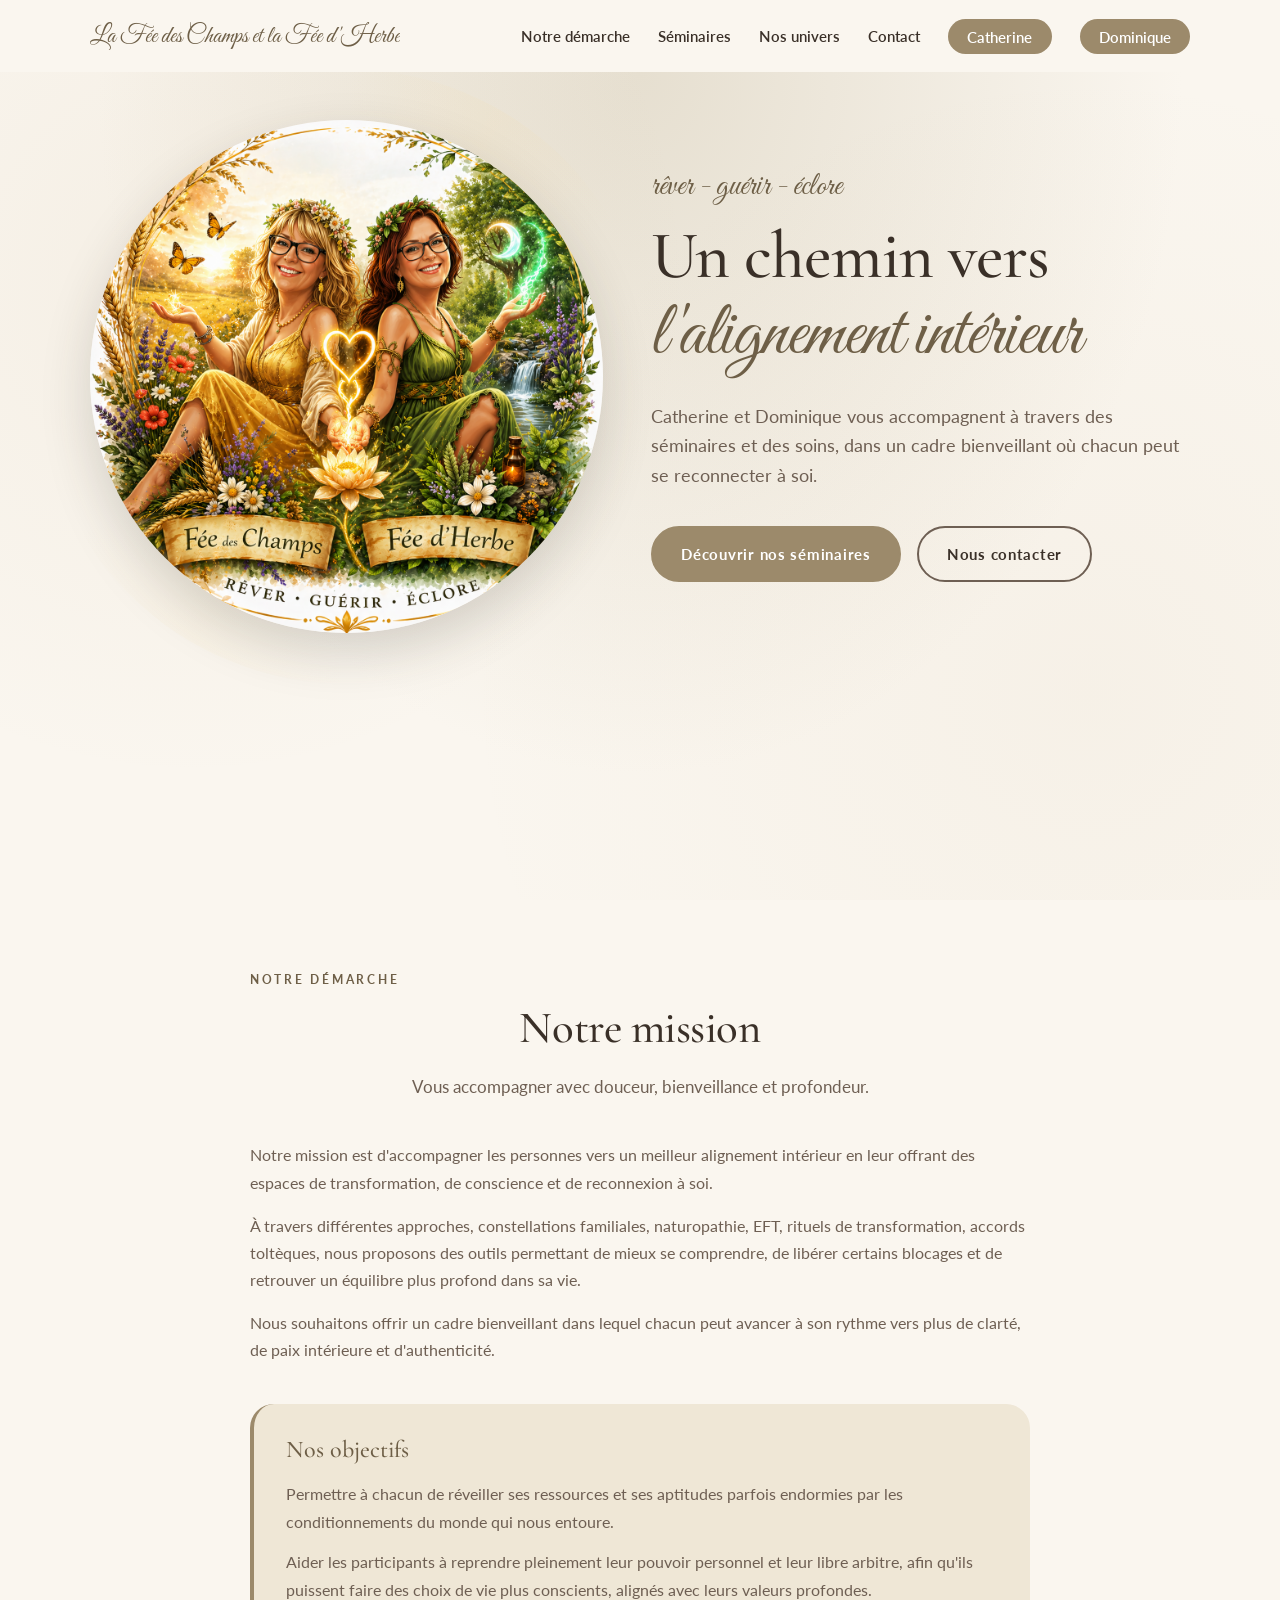
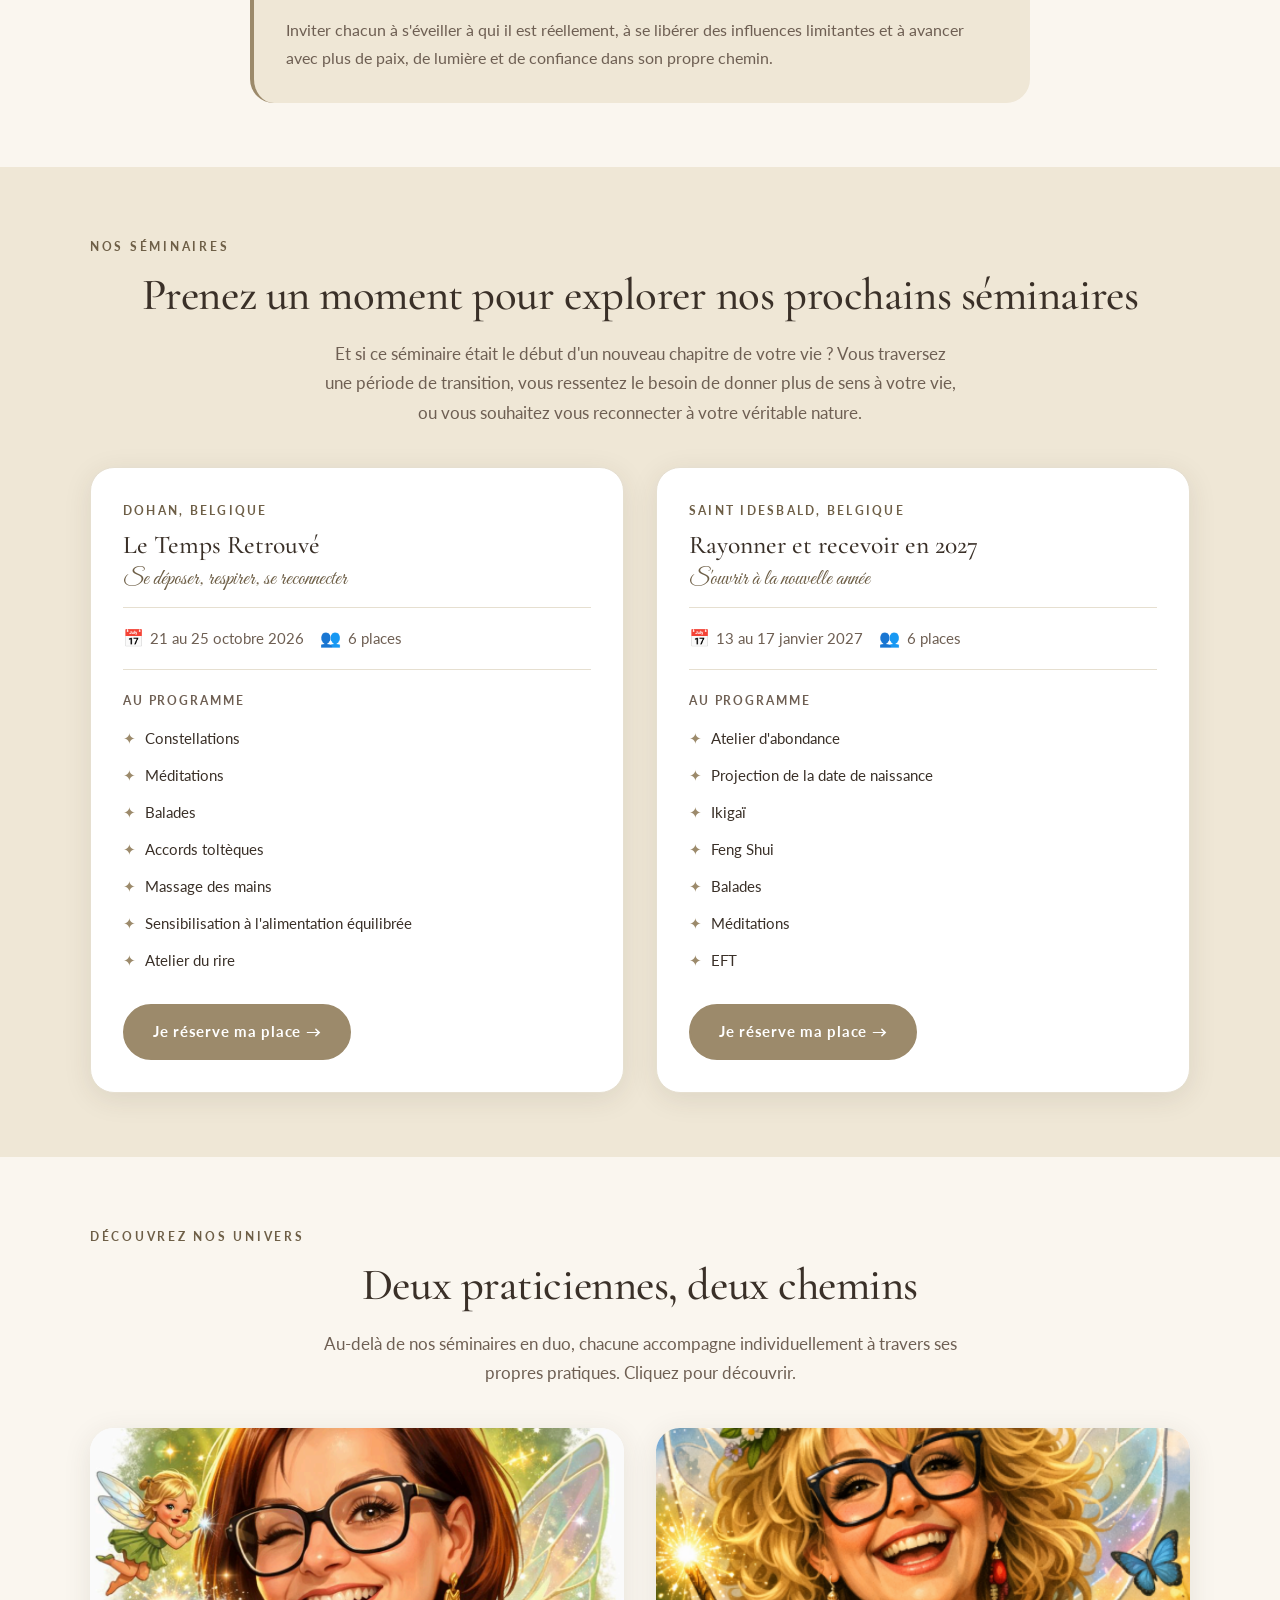
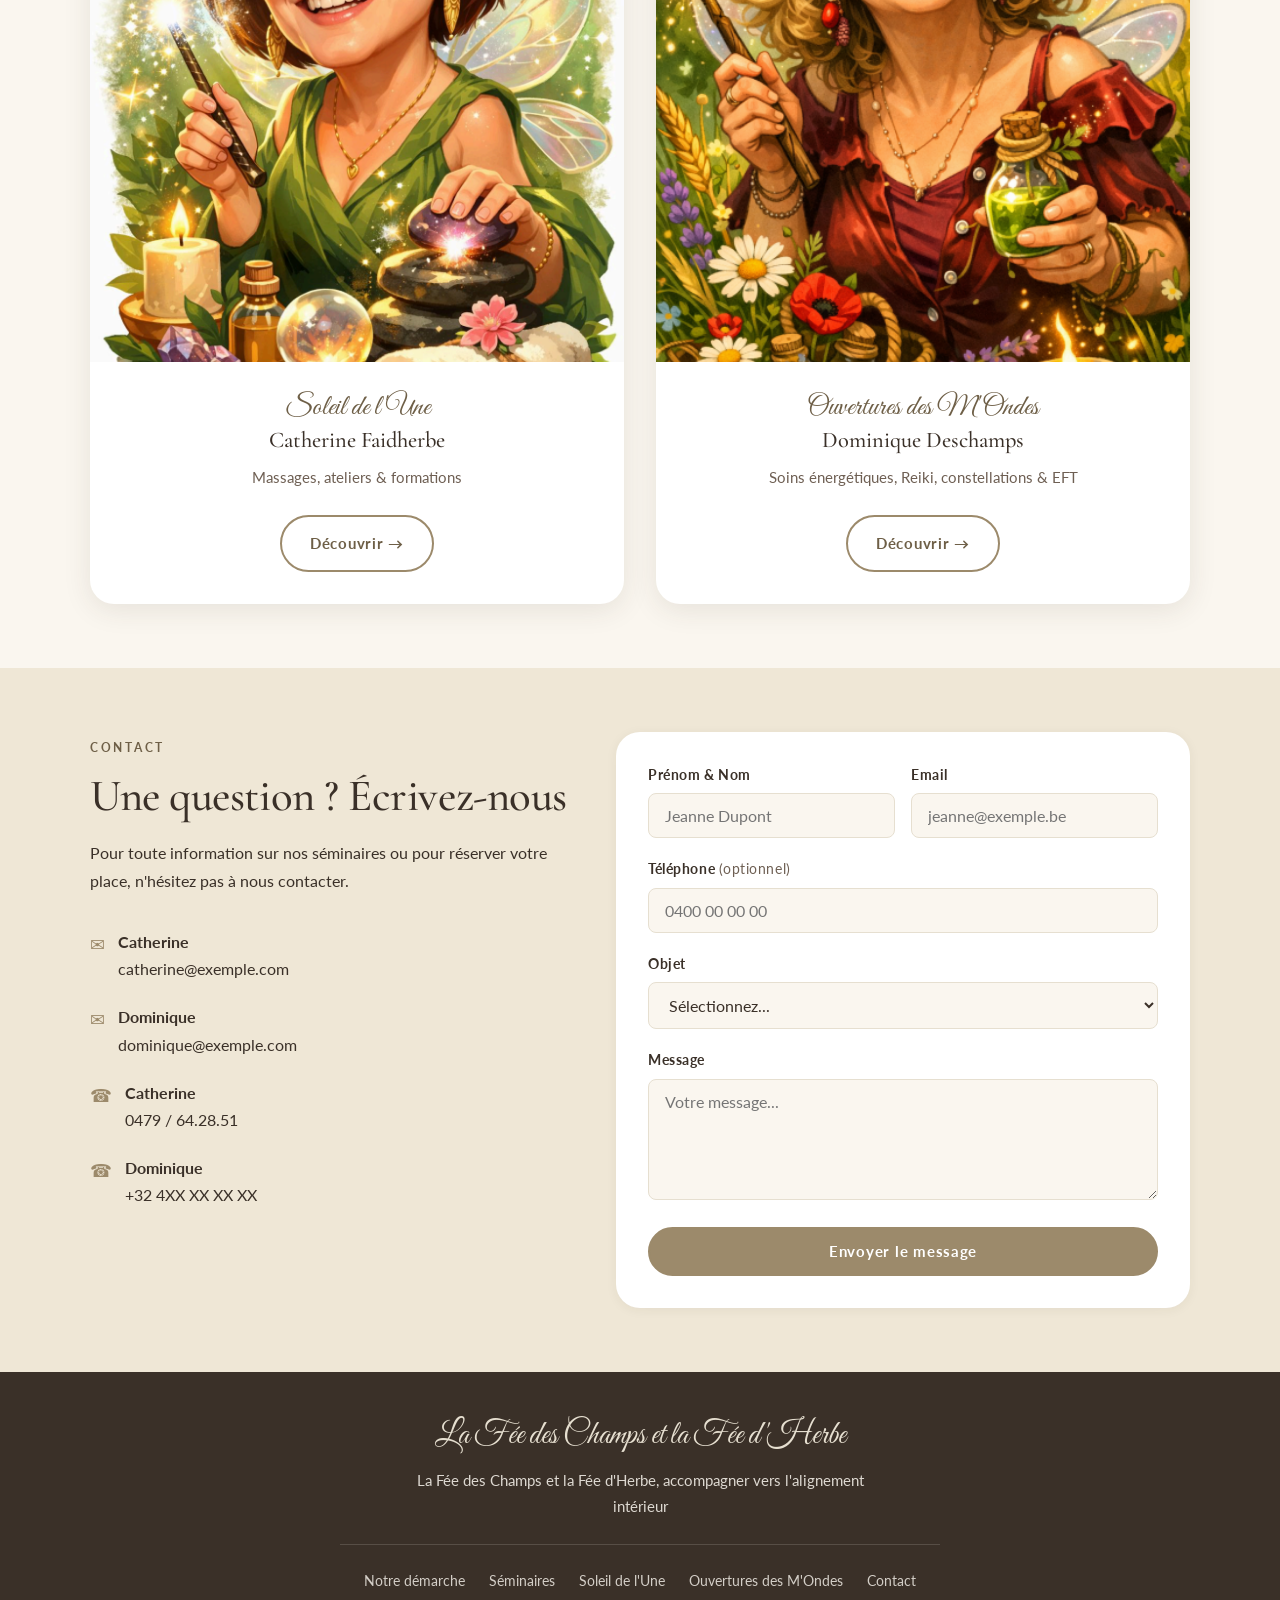
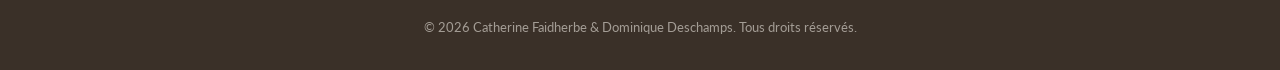
==== commit fb3bcf48: "SiteCatherine : photos des 6 soins de Dominique + retours Catherine (nouveau logo, nav-brand renommé" ====
--- a/index.html
+++ b/index.html
@@ -25,7 +25,7 @@
     <nav class="nav-inner">
       <a href="index.html" class="nav-brand">
         <span>
-          <span class="nav-brand-script">La Fée d'Herbe & des Champs</span>
+          <span class="nav-brand-script">La Fée des Champs et la Fée d'Herbe</span>
         </span>
       </a>
       <ul class="nav-links">
@@ -175,7 +175,7 @@
   <!-- FOOTER -->
   <footer class="footer">
     <div class="container footer-inner">
-      <p class="footer-brand">La Fée d'Herbe &amp; des Champs</p>
+      <p class="footer-brand">La Fée des Champs et la Fée d'Herbe</p>
       <p class="footer-tagline" data-key="footer.tagline"></p>
       <nav class="footer-nav">
         <a href="#presentation">Notre démarche</a>
--- a/style.css
+++ b/style.css
@@ -939,7 +939,8 @@
   display: flex;
   justify-content: space-between;
   align-items: flex-start;
-  gap: 1rem;
+  flex-wrap: wrap;
+  gap: 0.6rem 1rem;
   margin-bottom: 0.6rem;
 }
 
@@ -955,11 +956,12 @@
   background: var(--clr-accent-soft);
   color: var(--clr-accent-dark);
   padding: 0.35rem 0.85rem;
-  border-radius: 50px;
+  border-radius: 14px;
   font-size: 0.88rem;
   font-weight: 700;
-  white-space: nowrap;
-  flex-shrink: 0;
+  line-height: 1.35;
+  white-space: normal;
+  word-break: break-word;
 }
 
 .prestation-card-sous-titre {
@@ -1011,6 +1013,31 @@
   background: linear-gradient(135deg, var(--clr-accent-soft), var(--clr-bg-alt));
   text-align: center;
   padding: 2rem;
+}
+
+/* Card soin sans image : fallback vignette cursive */
+.prestation-card-image.is-cursive {
+  display: flex;
+  align-items: center;
+  justify-content: center;
+  background: linear-gradient(135deg, var(--clr-accent-soft), var(--clr-bg-alt));
+  padding: 1.5rem;
+  text-align: center;
+}
+
+.prestation-card-image.is-cursive span {
+  font-family: var(--ff-script);
+  color: var(--clr-accent-dark);
+  font-size: 2.2rem;
+  line-height: 1.1;
+}
+
+/* Card soin avec photo (médaillon PNG) : on affiche en entier sur fond sauge */
+.prestation-card-image.is-photo {
+  aspect-ratio: 1 / 1;
+  object-fit: contain;
+  background: linear-gradient(135deg, var(--clr-accent-soft), var(--clr-bg-alt));
+  padding: 0.5rem;
 }
 
 /* Formations, grille un peu plus dense */
@@ -1236,6 +1263,8 @@
   animation: slideUp 0.3s ease;
 }
 
+.modal-box.has-image { max-width: 820px; }
+
 .modal-box.is-image-only {
   max-width: 900px;
   background: transparent;
@@ -1284,6 +1313,8 @@
 
 .modal-image {
   width: 100%;
+  max-height: 60vh;
+  object-fit: contain;
   border-radius: var(--radius);
   margin-bottom: 1.5rem;
   box-shadow: var(--shadow-sm);
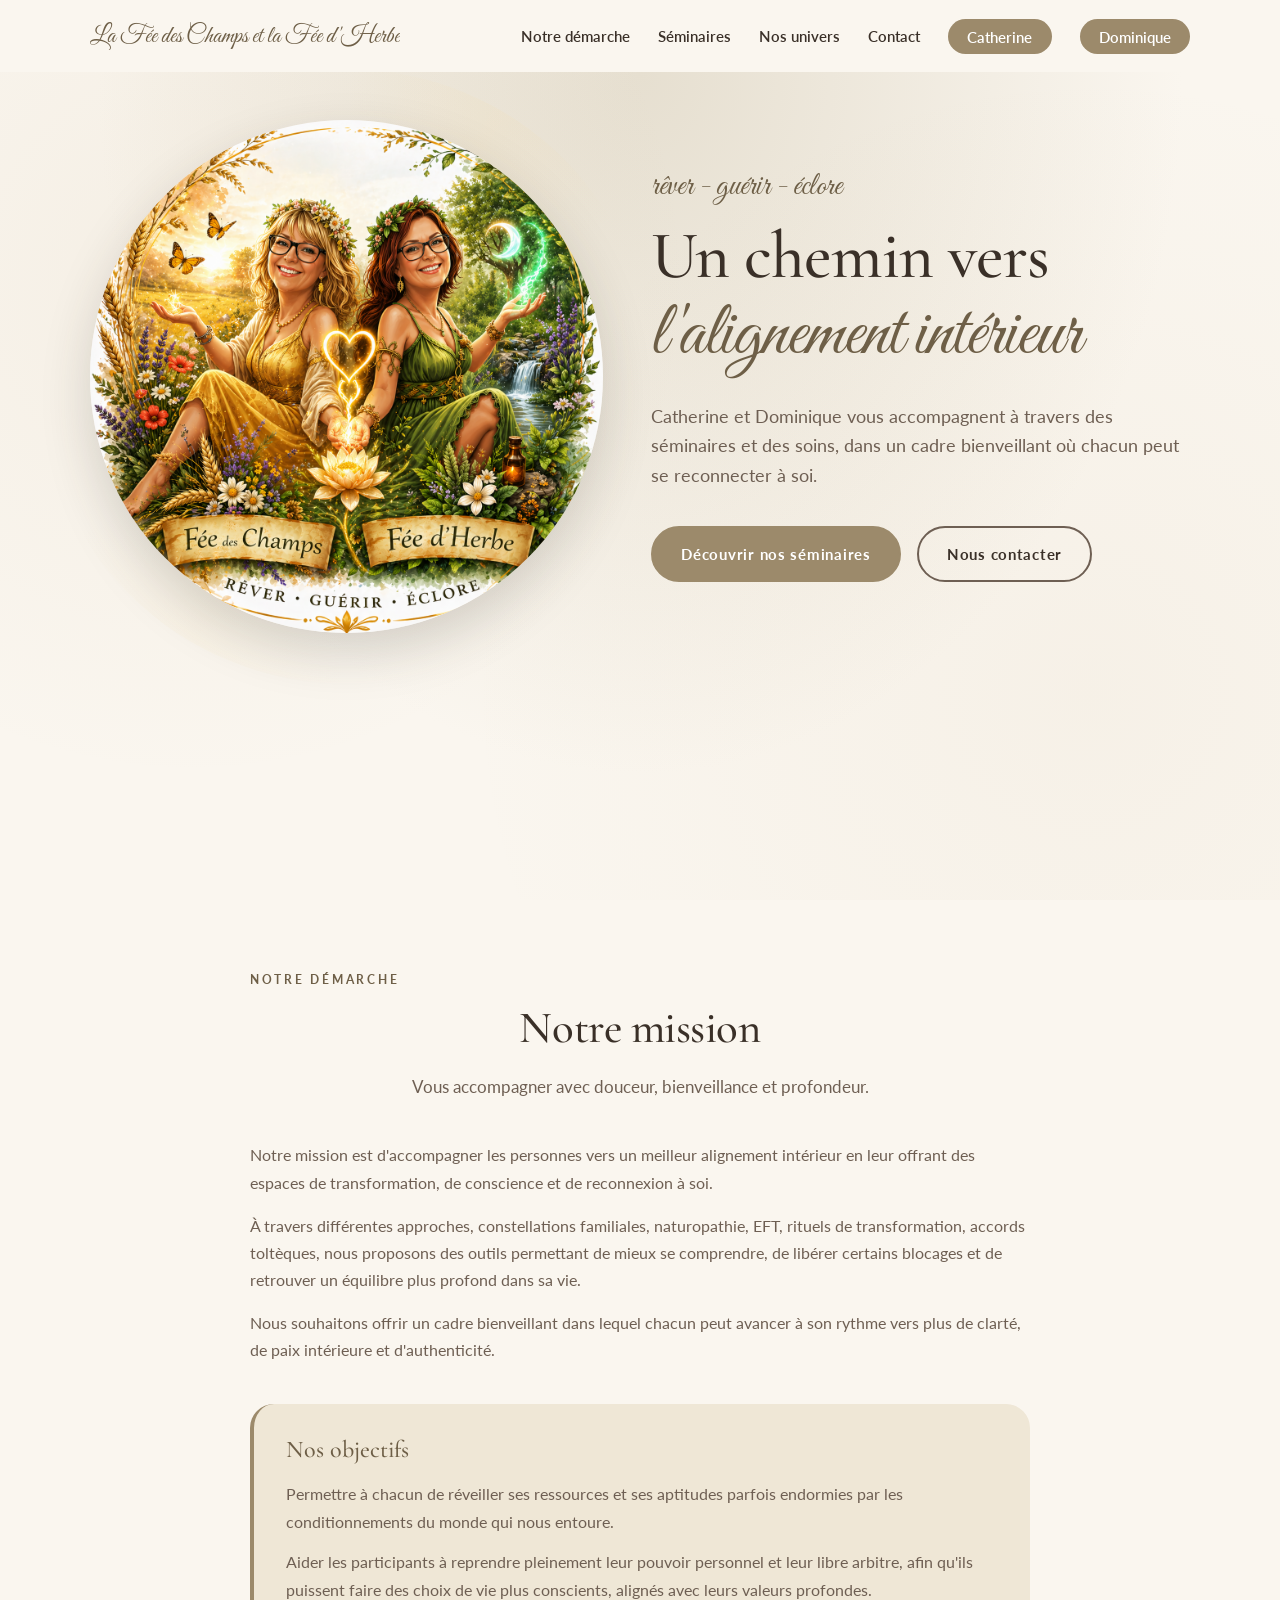
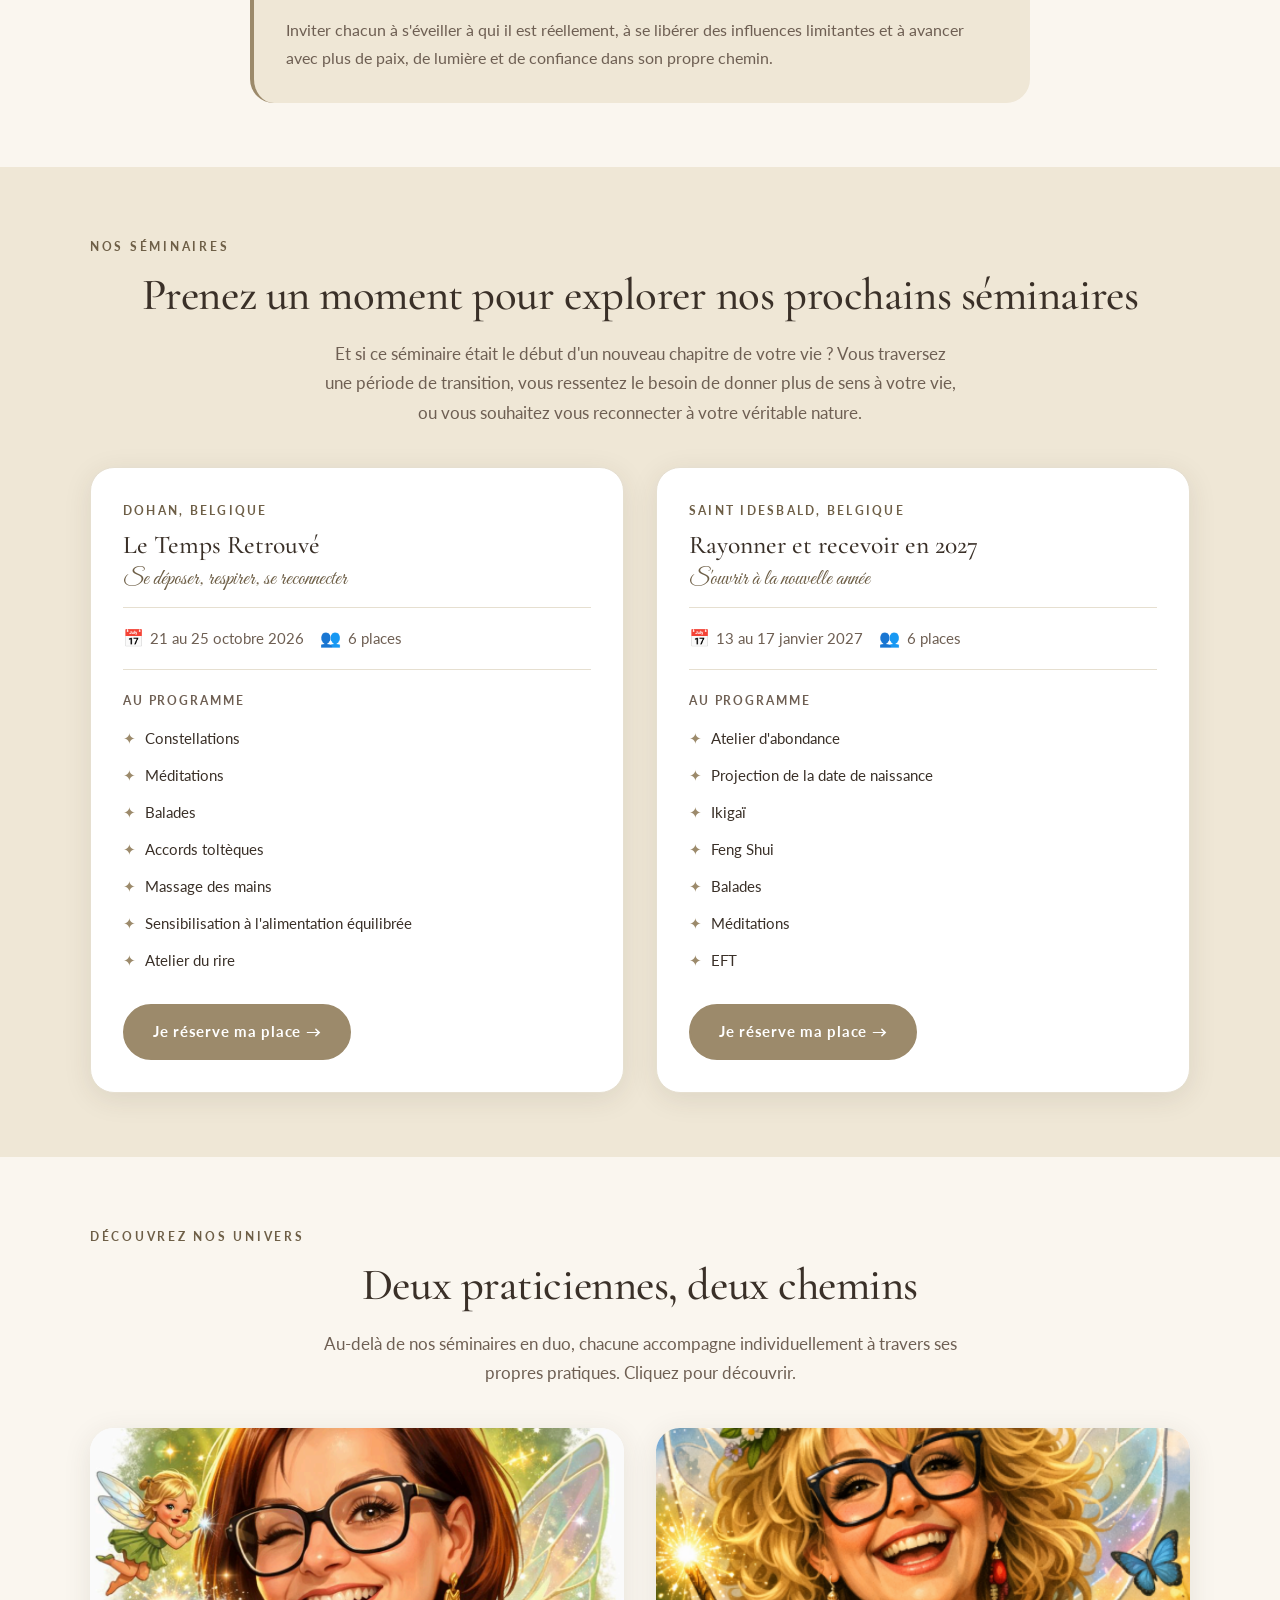
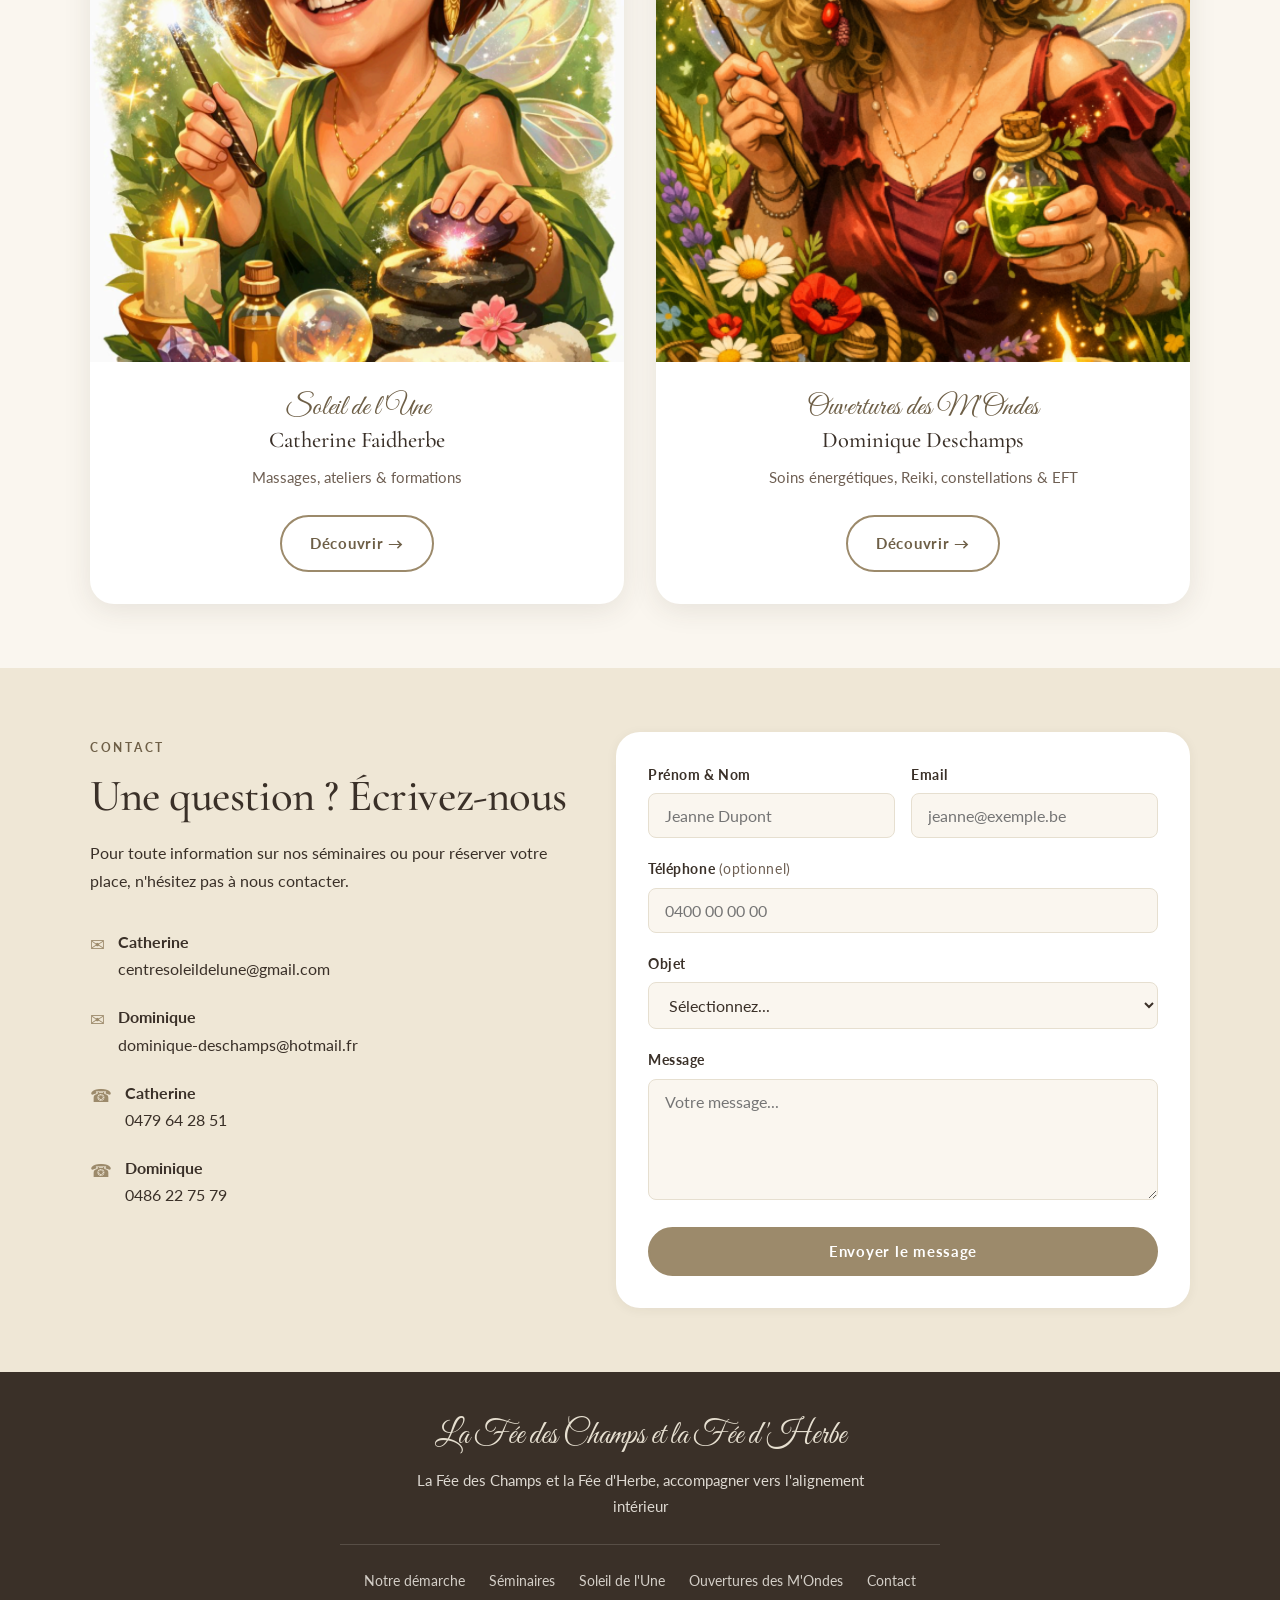
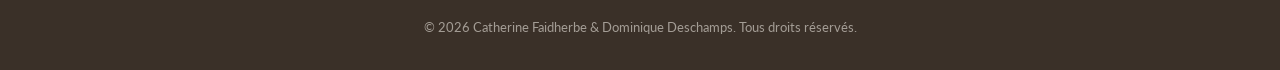
==== commit b0db190b: "SiteCatherine : SEO complet (JSON-LD schema.org, OpenGraph, Twitter Card, sitemap.xml, robots.txt, f" ====
--- a/index.html
+++ b/index.html
@@ -3,19 +3,100 @@
 <head>
   <meta charset="UTF-8" />
   <meta name="viewport" content="width=device-width, initial-scale=1.0" />
-  <title>La Fée des Champs et la Fée d'Herbe, Séminaires & soins en Belgique</title>
-  <meta name="description" content="Catherine Faidherbe (Soleil de l'Une) et Dominique Deschamps (Ouvertures des M'Ondes) vous accompagnent à travers des séminaires en Belgique et en Brocéliande, ainsi que des soins individuels (massages, Reiki, EFT, constellations familiales)." />
-  <meta name="author" content="Catherine Faidherbe & Dominique Deschamps" />
+  <title>La Fée des Champs et la Fée d'Herbe — Séminaires de transformation et soins en Belgique &amp; Brocéliande</title>
+  <meta name="description" content="Catherine Faidherbe (Soleil de l'Une) et Dominique Deschamps (Ouvertures des M'Ondes) accompagnent vers l'alignement intérieur à travers des séminaires résidentiels en Belgique (Dohan, Coxyde) et en Brocéliande, ainsi que des soins énergétiques individuels : massages, Reiki, EFT, constellations familiales, naturopathie." />
+  <meta name="keywords" content="séminaire bien-être Belgique, Dohan octobre 2026, Saint Idesbald janvier 2027, Brocéliande, constellations familiales, Reiki, EFT, naturopathie, accords toltèques, Catherine Faidherbe, Dominique Deschamps, Fée des Champs, Fée d'Herbe" />
+  <meta name="author" content="Catherine Faidherbe &amp; Dominique Deschamps" />
   <meta name="robots" content="index, follow" />
+  <link rel="canonical" href="https://hugohismans.github.io/siteCatherine/" />
 
   <meta property="og:type" content="website" />
-  <meta property="og:title" content="La Fée des Champs et la Fée d'Herbe" />
-  <meta property="og:description" content="Séminaires de transformation et soins individuels, Catherine & Dominique." />
+  <meta property="og:site_name" content="La Fée des Champs et la Fée d'Herbe" />
+  <meta property="og:title" content="La Fée des Champs et la Fée d'Herbe — Séminaires &amp; soins" />
+  <meta property="og:description" content="Séminaires de transformation et soins individuels en Belgique et Brocéliande. Catherine et Dominique vous accompagnent vers l'alignement intérieur." />
+  <meta property="og:url" content="https://hugohismans.github.io/siteCatherine/" />
+  <meta property="og:image" content="https://hugohismans.github.io/siteCatherine/images/photo-duo.png" />
   <meta property="og:locale" content="fr_BE" />
+
+  <meta name="twitter:card" content="summary_large_image" />
+  <meta name="twitter:title" content="La Fée des Champs et la Fée d'Herbe" />
+  <meta name="twitter:description" content="Séminaires de transformation et soins individuels en Belgique et Brocéliande." />
+  <meta name="twitter:image" content="https://hugohismans.github.io/siteCatherine/images/photo-duo.png" />
+
+  <script type="application/ld+json">
+  {
+    "@context": "https://schema.org",
+    "@type": "Organization",
+    "name": "La Fée des Champs et la Fée d'Herbe",
+    "description": "Duo de praticiennes du bien-être proposant séminaires de transformation et soins énergétiques individuels en Belgique et en Brocéliande.",
+    "url": "https://hugohismans.github.io/siteCatherine/",
+    "logo": "https://hugohismans.github.io/siteCatherine/images/photo-duo.png",
+    "image": "https://hugohismans.github.io/siteCatherine/images/photo-duo.png",
+    "areaServed": ["Belgique", "France"],
+    "founder": [
+      { "@type": "Person", "name": "Catherine Faidherbe", "alternateName": "La Fée d'Herbe" },
+      { "@type": "Person", "name": "Dominique Deschamps", "alternateName": "La Fée des Champs" }
+    ],
+    "sameAs": [
+      "https://hugohismans.github.io/siteCatherine/catherine.html",
+      "https://hugohismans.github.io/siteCatherine/dominique.html"
+    ]
+  }
+  </script>
+
+  <script type="application/ld+json">
+  {
+    "@context": "https://schema.org",
+    "@type": "Event",
+    "name": "Séminaire Le Temps Retrouvé — Se déposer, respirer, se reconnecter",
+    "description": "Séminaire résidentiel de 5 jours animé par Catherine Faidherbe et Dominique Deschamps. Constellations, méditations, balades, accords toltèques, atelier du rire, sensibilisation à l'alimentation équilibrée. 6 places.",
+    "startDate": "2026-10-21",
+    "endDate": "2026-10-25",
+    "eventAttendanceMode": "https://schema.org/OfflineEventAttendanceMode",
+    "eventStatus": "https://schema.org/EventScheduled",
+    "location": {
+      "@type": "Place",
+      "name": "Dohan",
+      "address": { "@type": "PostalAddress", "addressLocality": "Dohan", "addressCountry": "BE" }
+    },
+    "organizer": {
+      "@type": "Organization",
+      "name": "La Fée des Champs et la Fée d'Herbe",
+      "url": "https://hugohismans.github.io/siteCatherine/"
+    },
+    "maximumAttendeeCapacity": 6
+  }
+  </script>
+
+  <script type="application/ld+json">
+  {
+    "@context": "https://schema.org",
+    "@type": "Event",
+    "name": "Séminaire Rayonner et recevoir en 2027",
+    "description": "Séminaire résidentiel de 5 jours à Saint Idesbald. Atelier d'abondance, projection de la date de naissance, Ikigaï, Feng Shui, balades, méditations, EFT. 6 places.",
+    "startDate": "2027-01-13",
+    "endDate": "2027-01-17",
+    "eventAttendanceMode": "https://schema.org/OfflineEventAttendanceMode",
+    "eventStatus": "https://schema.org/EventScheduled",
+    "location": {
+      "@type": "Place",
+      "name": "Saint Idesbald (Coxyde)",
+      "address": { "@type": "PostalAddress", "addressLocality": "Coxyde", "addressCountry": "BE" }
+    },
+    "organizer": {
+      "@type": "Organization",
+      "name": "La Fée des Champs et la Fée d'Herbe",
+      "url": "https://hugohismans.github.io/siteCatherine/"
+    },
+    "maximumAttendeeCapacity": 6
+  }
+  </script>
 
   <link rel="preconnect" href="https://fonts.googleapis.com" />
   <link rel="preconnect" href="https://fonts.gstatic.com" crossorigin />
   <link href="https://fonts.googleapis.com/css2?family=Cormorant+Garamond:ital,wght@0,400;0,500;0,600;1,400&family=Great+Vibes&family=Lato:wght@300;400;700&display=swap" rel="stylesheet" />
+  <link rel="icon" type="image/png" href="images/photo-duo.png" />
+  <link rel="apple-touch-icon" href="images/photo-duo.png" />
   <link rel="stylesheet" href="style.css" />
 </head>
 <body class="theme-duo">
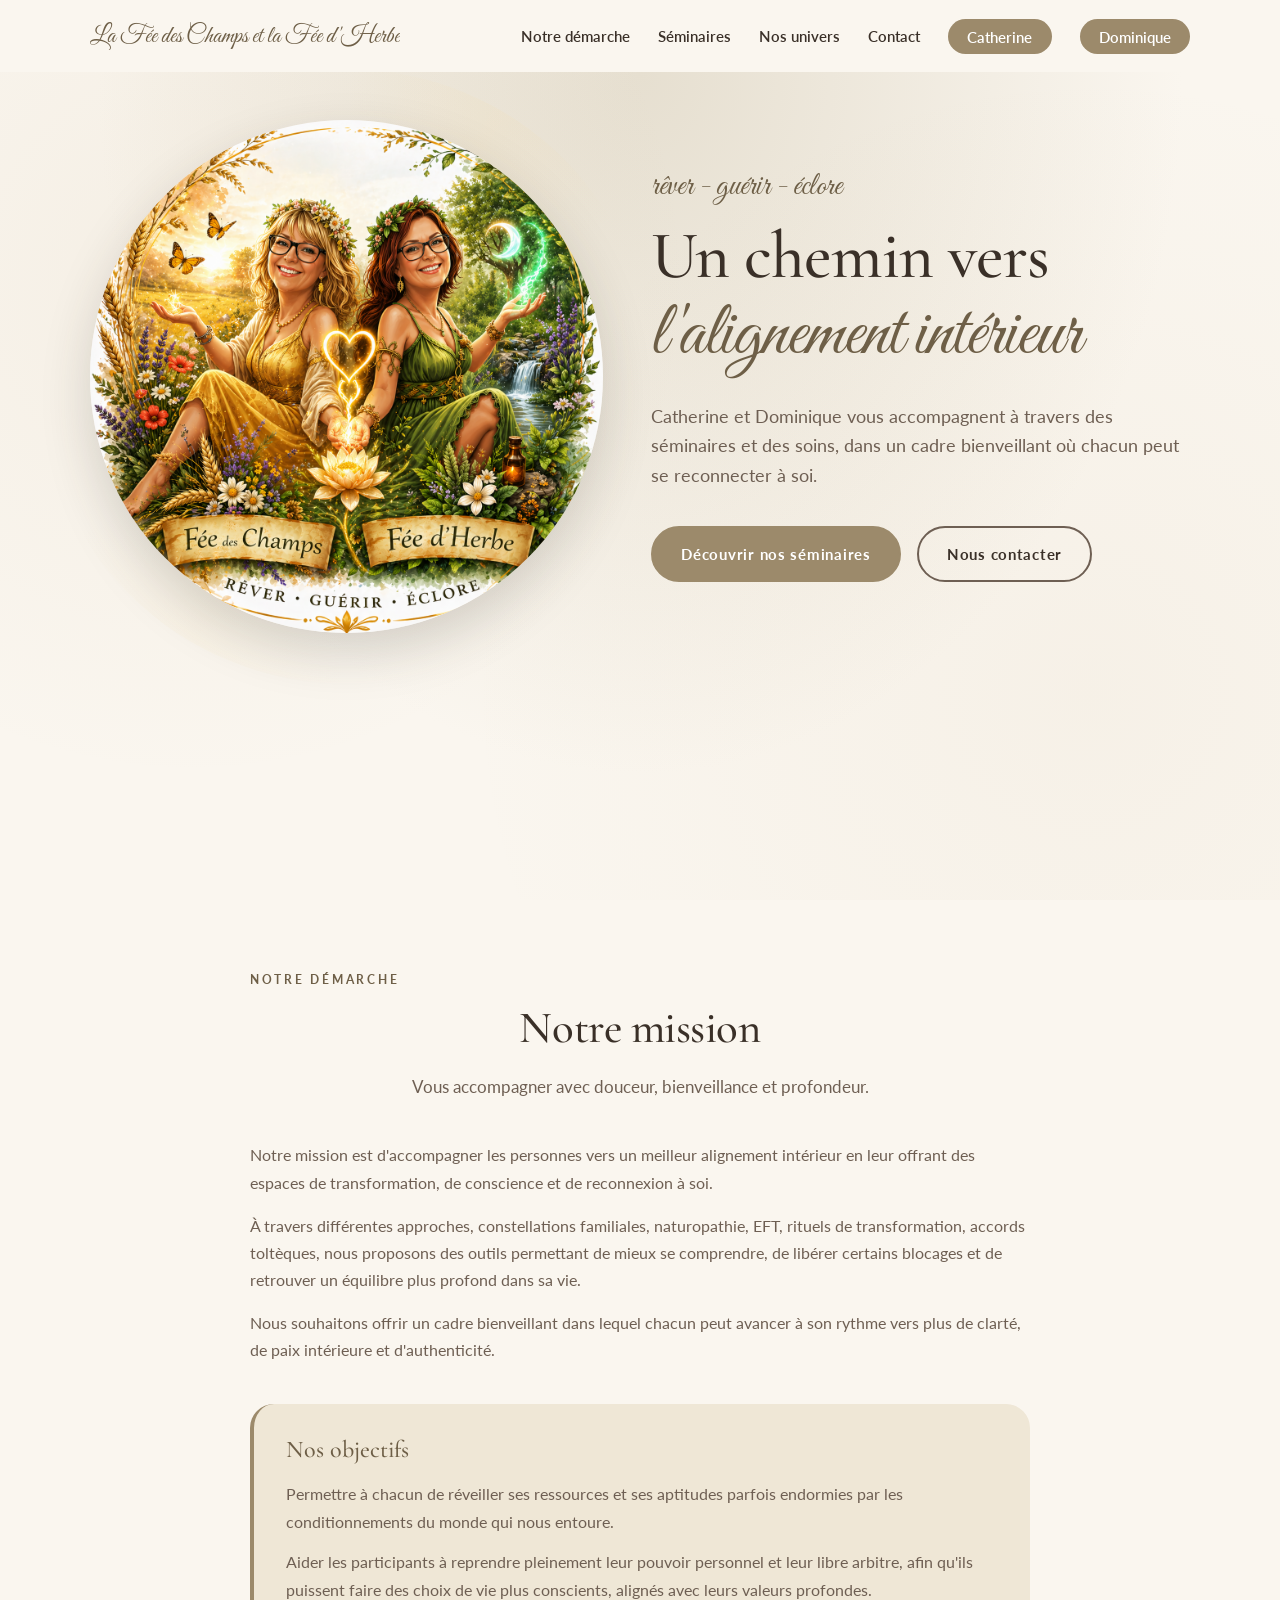
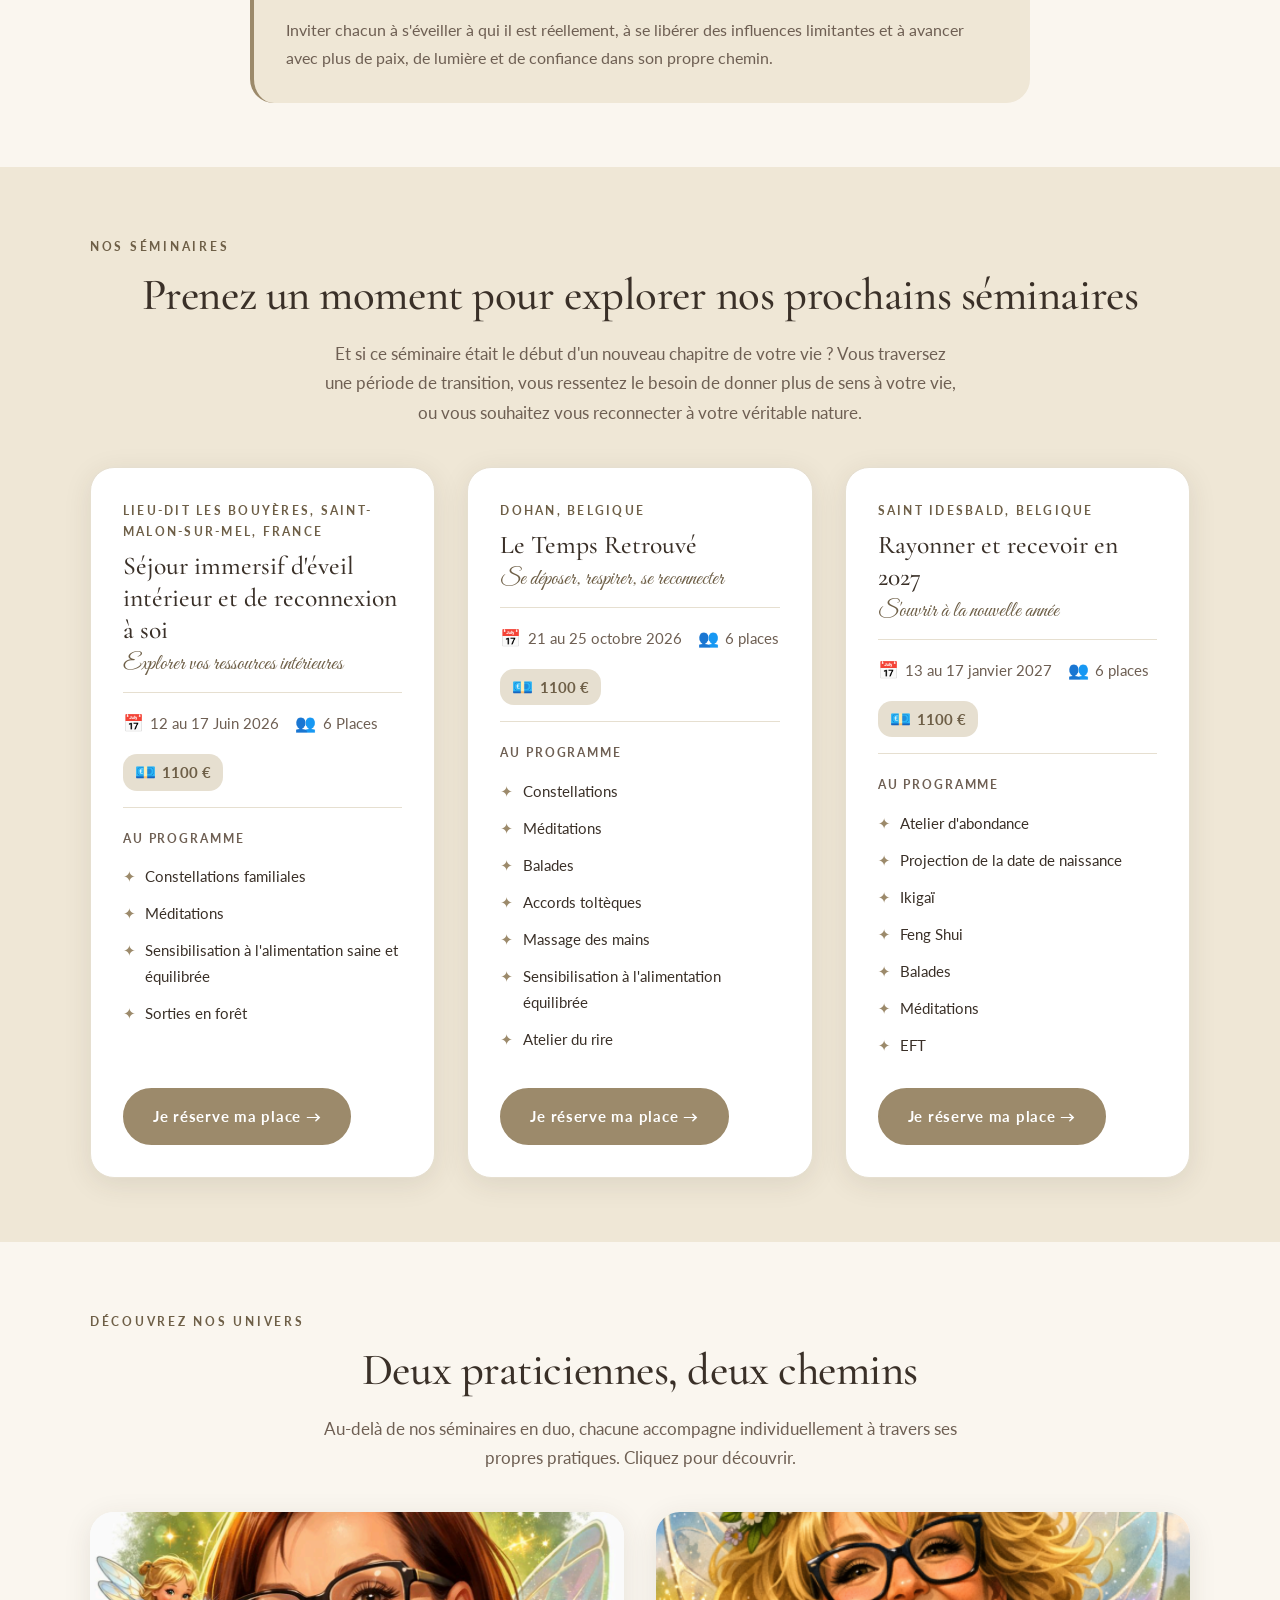
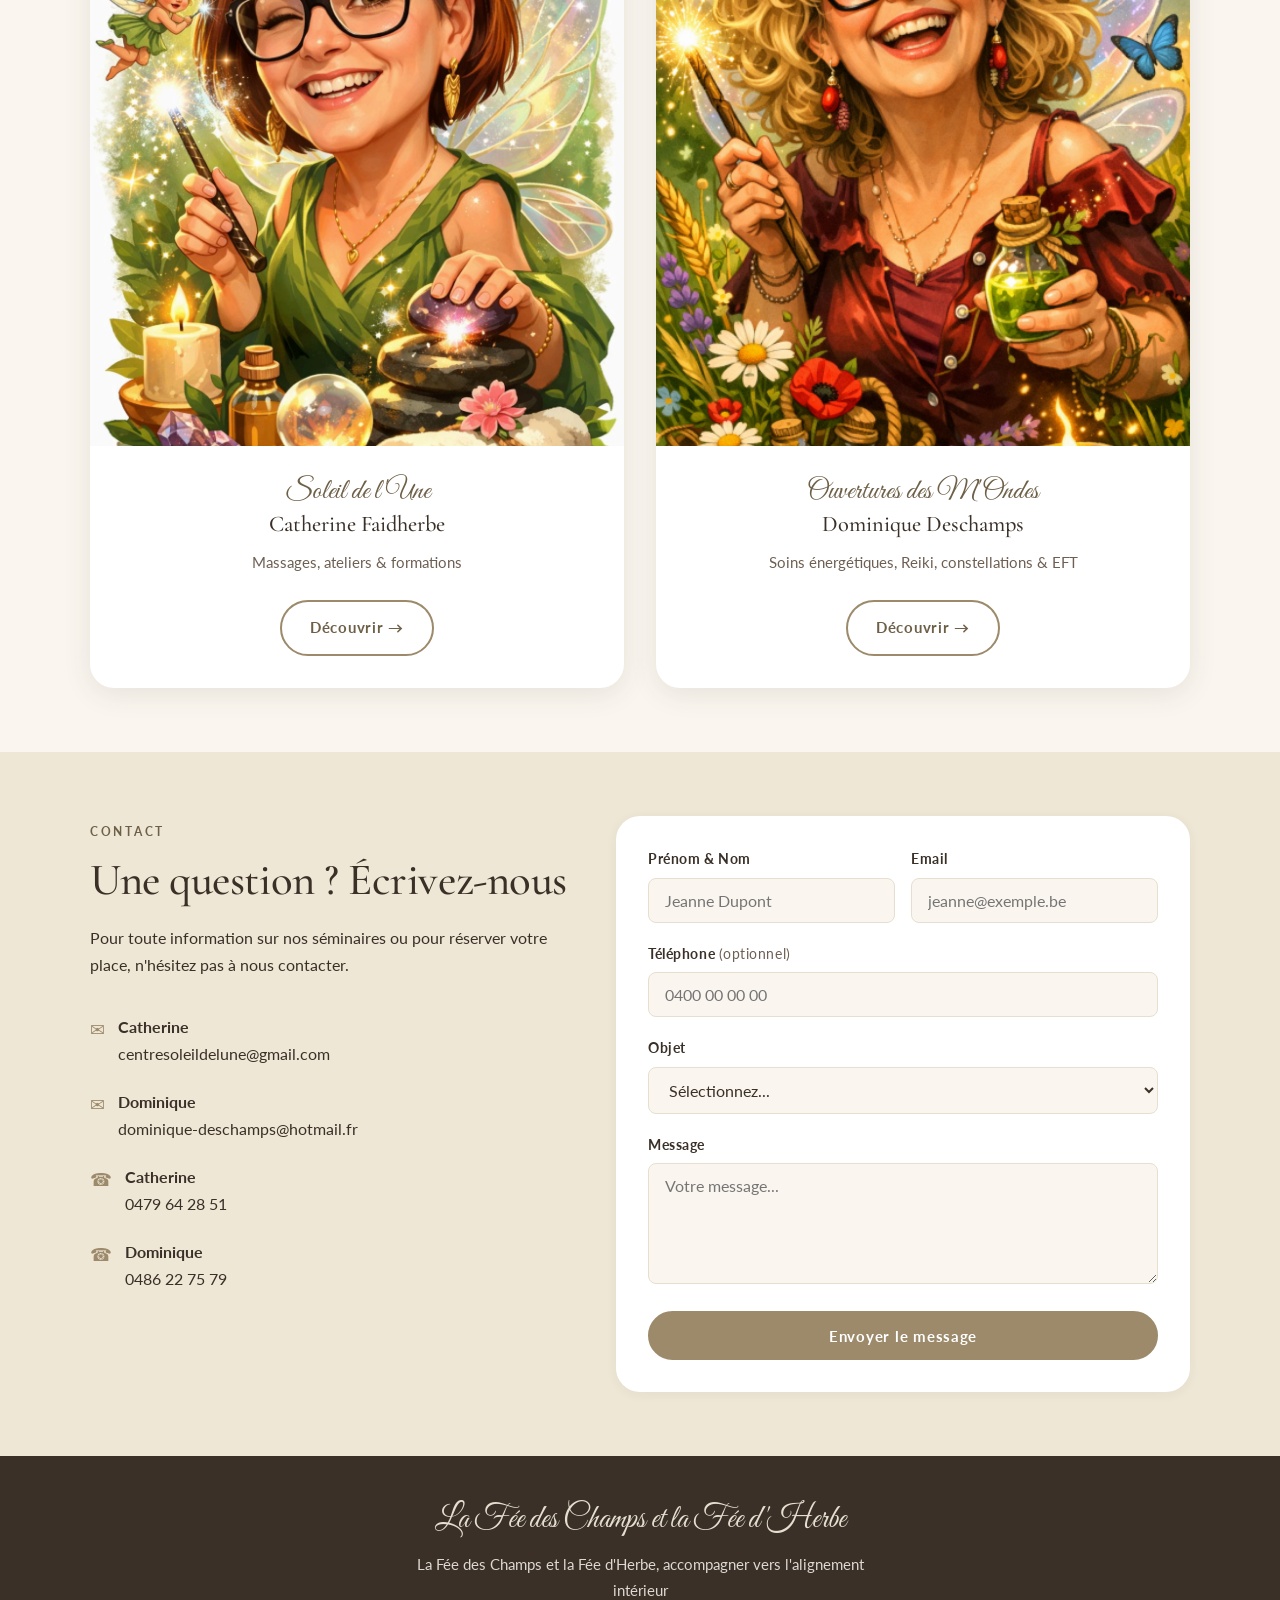
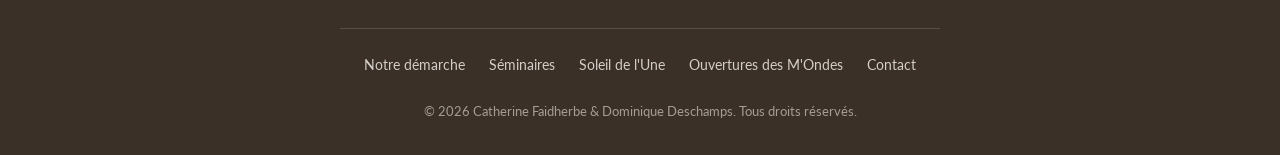
==== commit cea4f860: "SiteCatherine : champ prix dédié pour les séminaires + nettoyage captures d'écran + JSON-LD Brocélia" ====
--- a/index.html
+++ b/index.html
@@ -48,6 +48,31 @@
   {
     "@context": "https://schema.org",
     "@type": "Event",
+    "name": "Séjour immersif d'éveil intérieur et de reconnexion à soi — Brocéliande",
+    "description": "Séjour résidentiel de 6 jours à Brocéliande (Saint-Malon-sur-Mel). Constellations familiales, méditations, sorties en forêt, sensibilisation à l'alimentation saine. 6 places.",
+    "startDate": "2026-06-12",
+    "endDate": "2026-06-17",
+    "eventAttendanceMode": "https://schema.org/OfflineEventAttendanceMode",
+    "eventStatus": "https://schema.org/EventScheduled",
+    "location": {
+      "@type": "Place",
+      "name": "Les Bouyères, Saint-Malon-sur-Mel",
+      "address": { "@type": "PostalAddress", "addressLocality": "Saint-Malon-sur-Mel", "addressCountry": "FR" }
+    },
+    "offers": { "@type": "Offer", "price": "1100", "priceCurrency": "EUR", "availability": "https://schema.org/InStock" },
+    "organizer": {
+      "@type": "Organization",
+      "name": "La Fée des Champs et la Fée d'Herbe",
+      "url": "https://hugohismans.github.io/siteCatherine/"
+    },
+    "maximumAttendeeCapacity": 6
+  }
+  </script>
+
+  <script type="application/ld+json">
+  {
+    "@context": "https://schema.org",
+    "@type": "Event",
     "name": "Séminaire Le Temps Retrouvé — Se déposer, respirer, se reconnecter",
     "description": "Séminaire résidentiel de 5 jours animé par Catherine Faidherbe et Dominique Deschamps. Constellations, méditations, balades, accords toltèques, atelier du rire, sensibilisation à l'alimentation équilibrée. 6 places.",
     "startDate": "2026-10-21",
@@ -59,6 +84,7 @@
       "name": "Dohan",
       "address": { "@type": "PostalAddress", "addressLocality": "Dohan", "addressCountry": "BE" }
     },
+    "offers": { "@type": "Offer", "price": "1100", "priceCurrency": "EUR", "availability": "https://schema.org/InStock" },
     "organizer": {
       "@type": "Organization",
       "name": "La Fée des Champs et la Fée d'Herbe",
@@ -83,6 +109,7 @@
       "name": "Saint Idesbald (Coxyde)",
       "address": { "@type": "PostalAddress", "addressLocality": "Coxyde", "addressCountry": "BE" }
     },
+    "offers": { "@type": "Offer", "price": "1100", "priceCurrency": "EUR", "availability": "https://schema.org/InStock" },
     "organizer": {
       "@type": "Organization",
       "name": "La Fée des Champs et la Fée d'Herbe",
--- a/style.css
+++ b/style.css
@@ -794,6 +794,14 @@
 .seminaire-meta-item { display: flex; align-items: center; gap: 0.4rem; }
 .seminaire-meta-icon { color: var(--clr-accent); font-size: 1.05rem; }
 
+.seminaire-meta-item.is-prix {
+  background: var(--clr-accent-soft);
+  color: var(--clr-accent-dark);
+  padding: 0.25rem 0.75rem;
+  border-radius: 14px;
+  font-weight: 700;
+}
+
 .seminaire-programme-title {
   font-size: 0.78rem;
   font-weight: 700;
